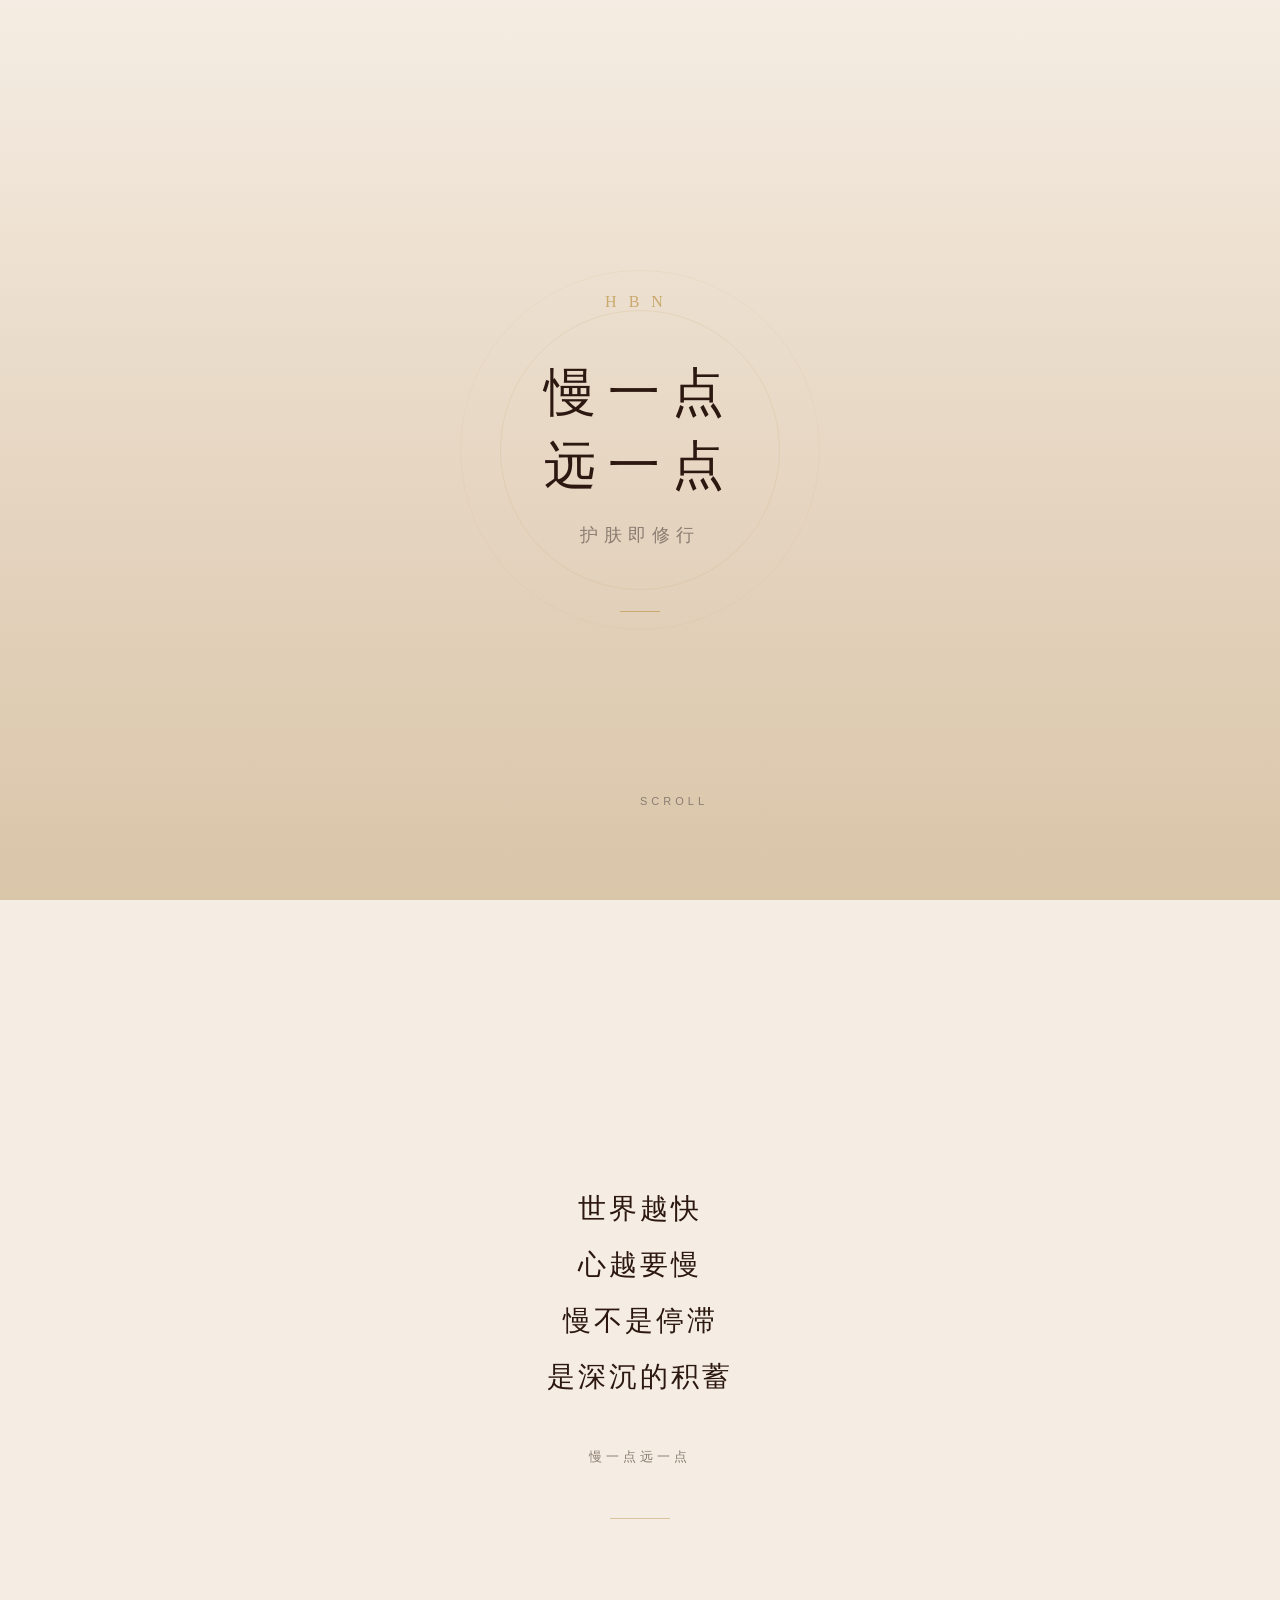
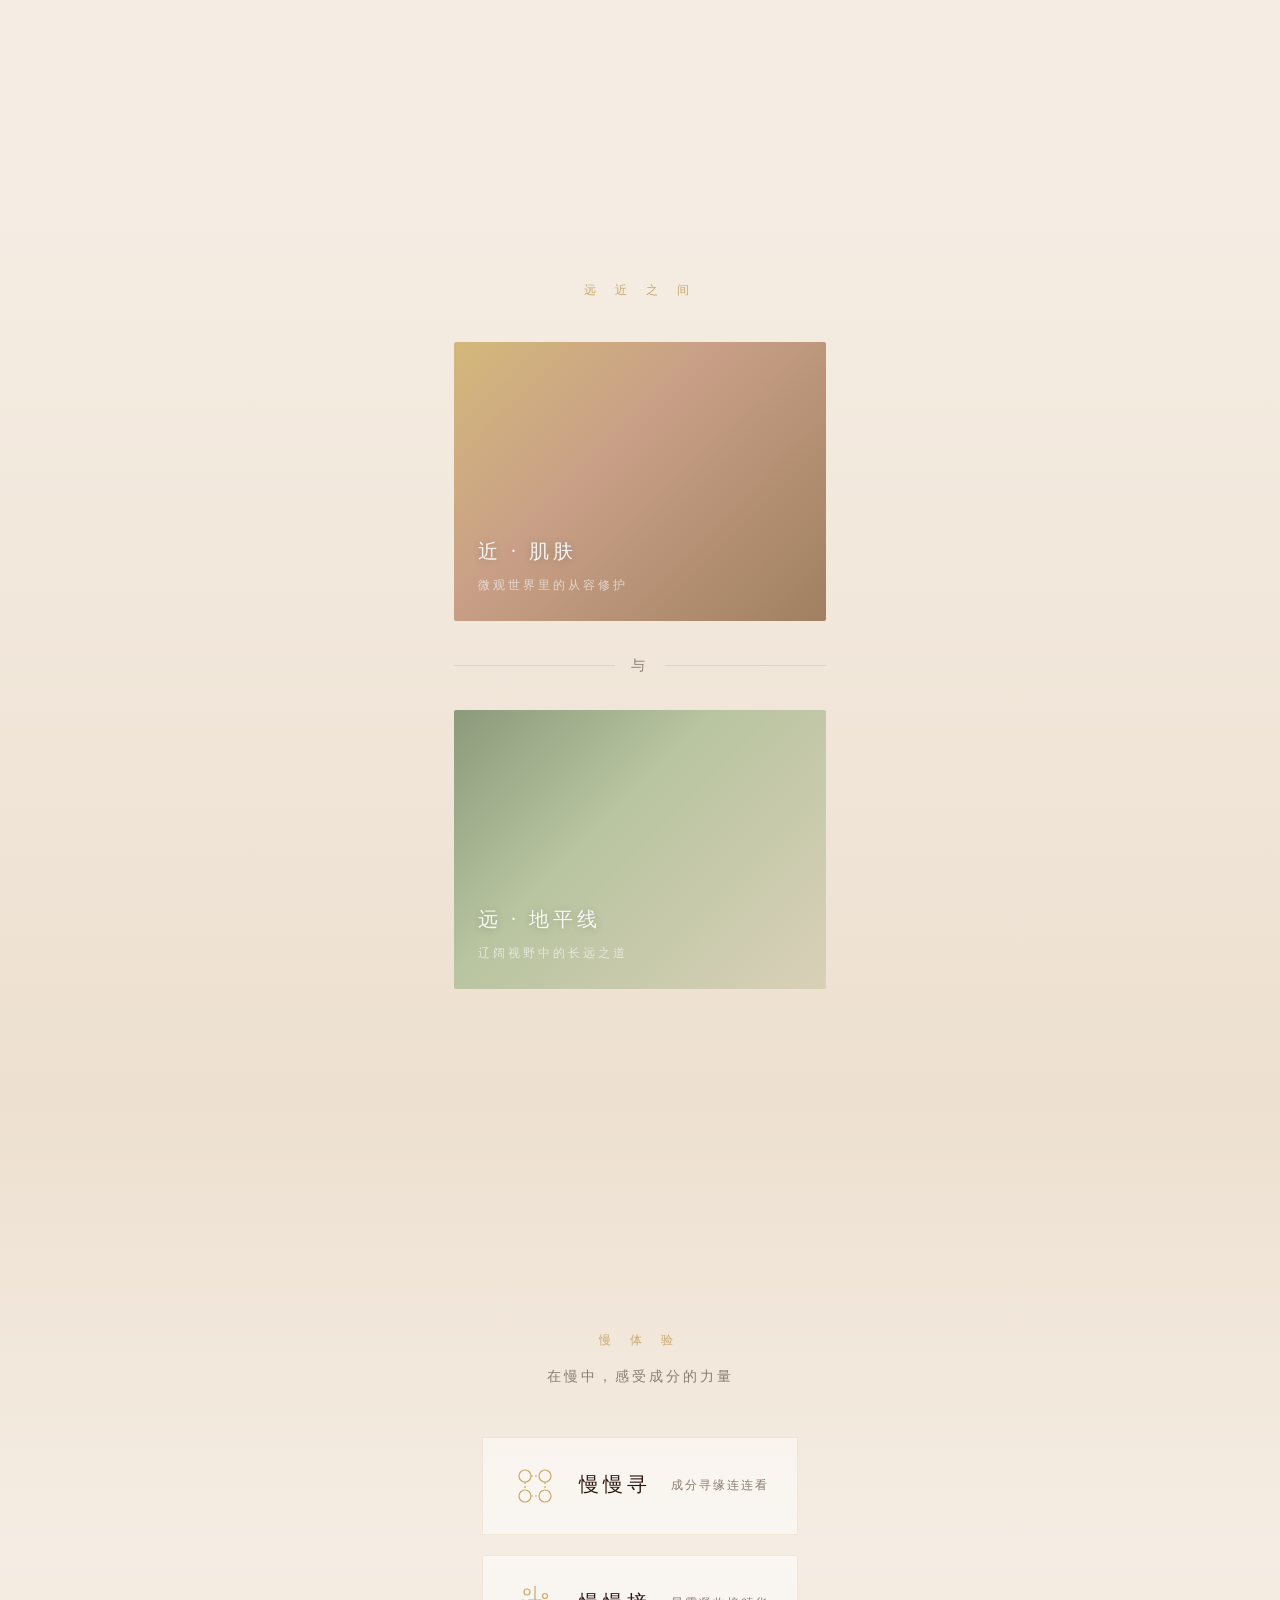
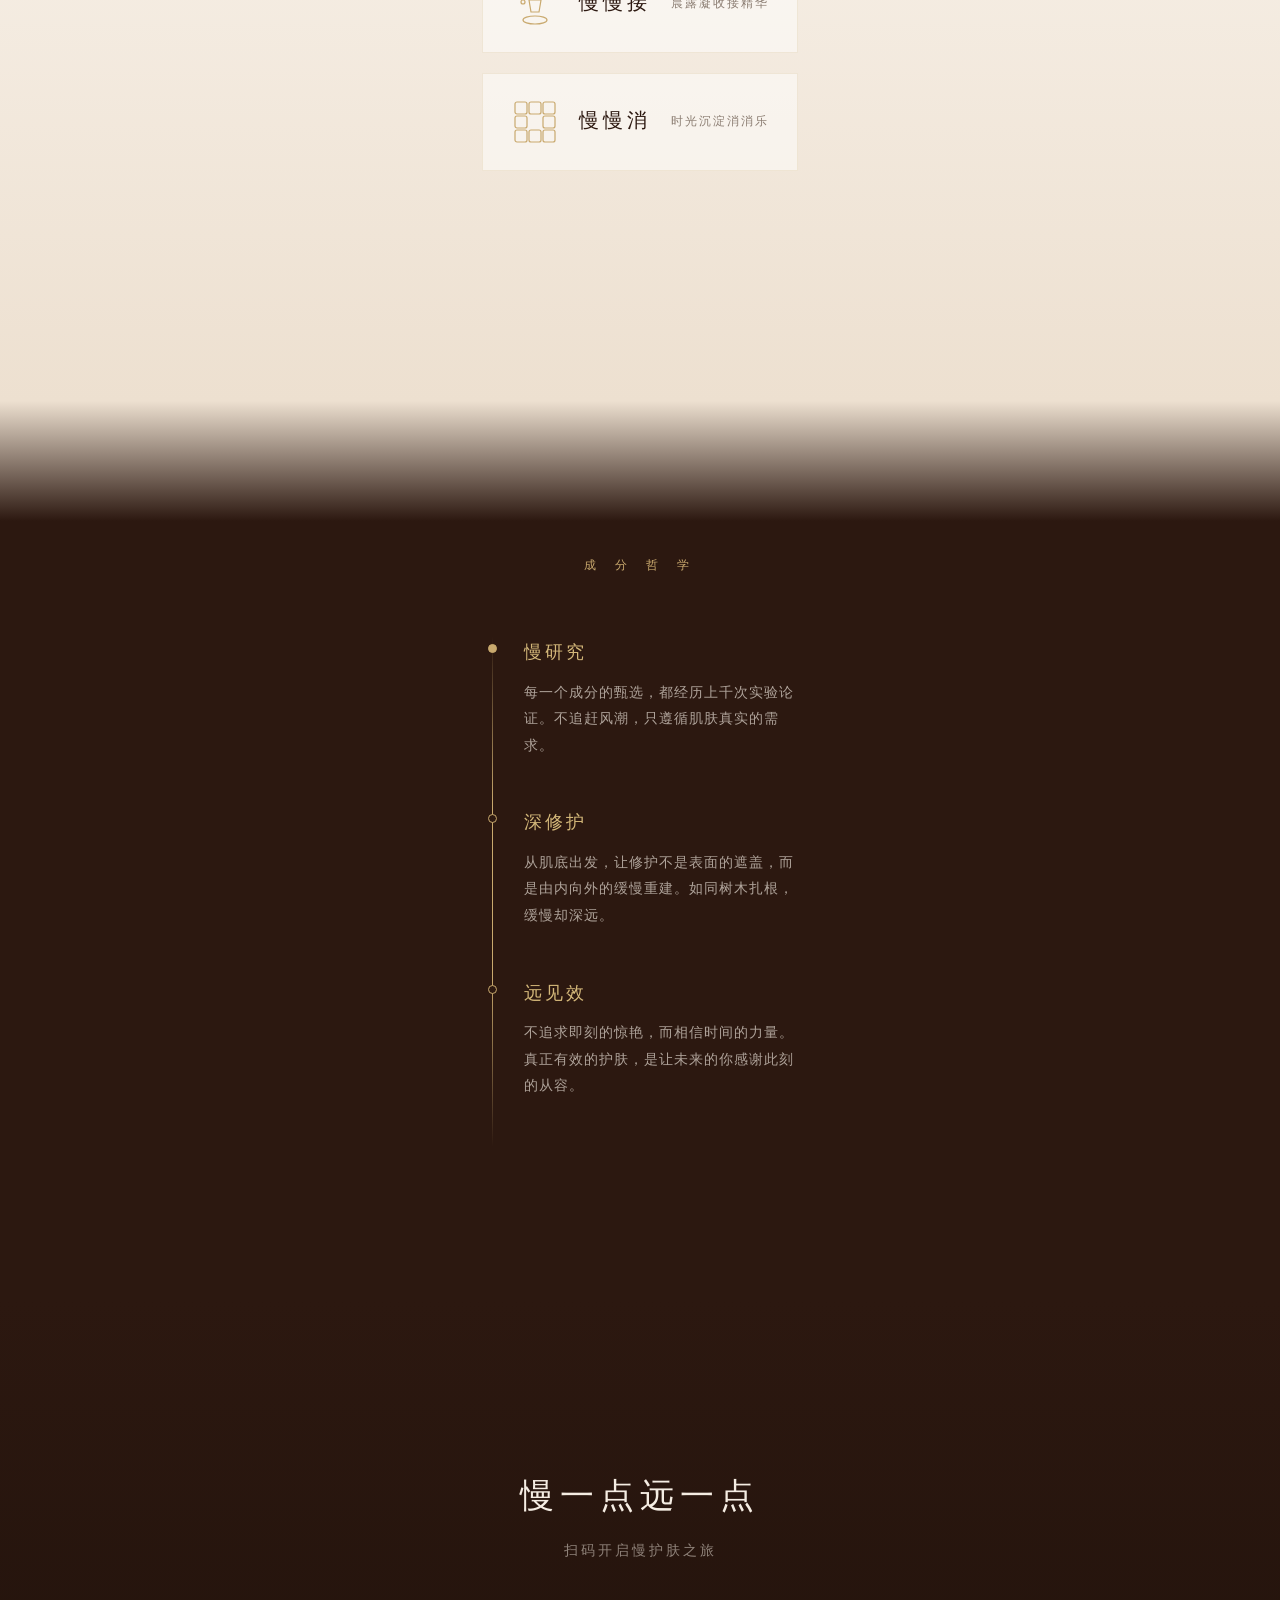
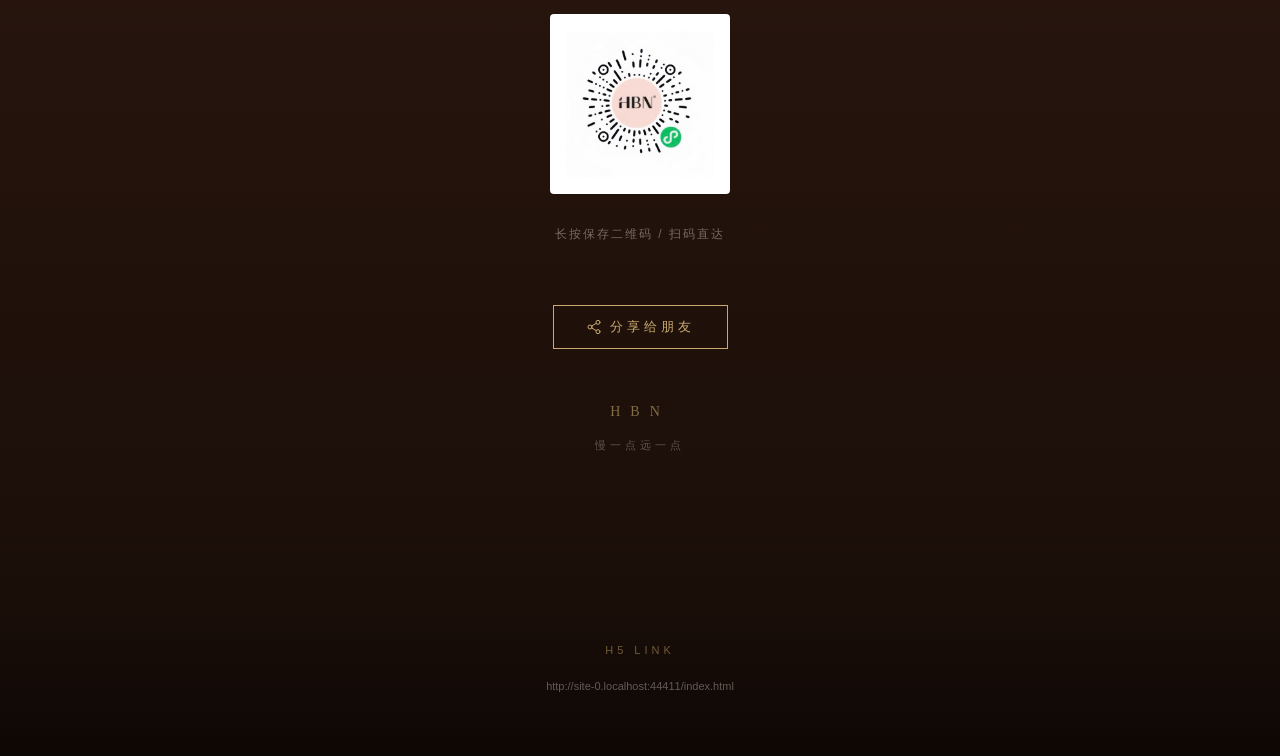
==== index.html @ 16e593d5 "Add files via upload" ====
<!doctype html>
<html lang="zh-CN">
<head>
  <meta charset="UTF-8" />
  <meta name="viewport" content="width=device-width, initial-scale=1.0, maximum-scale=1.0, user-scalable=no" />
  <meta name="format-detection" content="telephone=no" />
  <meta name="x5-orientation" content="portrait" />
  <meta name="screen-orientation" content="portrait" />
  <meta name="x5-fullscreen" content="true" />
  <meta name="full-screen" content="yes" />
  <!-- WeChat Share Meta -->
  <meta property="og:title" content="HBN 慢一点远一点" />
  <meta property="og:description" content="护肤即修行，慢下来才能走更远" />
  <meta property="og:type" content="website" />
  <title>HBN — 慢一点远一点</title>
  <link rel="stylesheet" href="/styles/main.css" />
</head>
<body>

  <!-- ========== Section 1: Hero ========== -->
  <section class="section hero" id="hero">
    <div class="particles" id="particles"></div>
    <div class="hero-circle"></div>
    <div class="hero-circle hero-circle-2"></div>
    <div class="hero-content">
      <div class="hero-brand">HBN</div>
      <h1 class="hero-title font-serif">慢一点<br/>远一点</h1>
      <p class="hero-subtitle font-serif">护肤即修行</p>
      <div class="hero-divider"></div>
    </div>
    <div class="hero-scroll-hint">
      <span>SCROLL</span>
      <div class="scroll-line"></div>
    </div>
  </section>

  <!-- ========== Section 2: Philosophy ========== -->
  <section class="section philosophy" id="philosophy">
    <div class="reveal">
      <p class="philosophy-quote font-serif">
        世界越快<br/>
        心越要慢<br/>
        慢不是停滞<br/>
        是深沉的积蓄
      </p>
    </div>
    <div class="reveal reveal-delay-2">
      <p class="philosophy-author">慢一点远一点</p>
      <div class="philosophy-line"></div>
    </div>
  </section>

  <!-- ========== Section 3: Near & Far ========== -->
  <section class="section contrast" id="contrast">
    <div class="reveal">
      <p class="contrast-label font-serif">远 近 之 间</p>
    </div>
    <div class="contrast-pair">
      <div class="reveal reveal-delay-1">
        <div class="contrast-card contrast-near">
          <div class="contrast-card-inner">
            <div>
              <div class="contrast-card-text font-serif">近 · 肌肤</div>
              <div class="contrast-card-sub">微观世界里的从容修护</div>
            </div>
          </div>
        </div>
      </div>
      <div class="reveal reveal-delay-2">
        <div class="contrast-divider">
          <div class="contrast-divider-line"></div>
          <span class="contrast-divider-text font-serif">与</span>
          <div class="contrast-divider-line"></div>
        </div>
      </div>
      <div class="reveal reveal-delay-3">
        <div class="contrast-card contrast-far">
          <div class="contrast-card-inner">
            <div>
              <div class="contrast-card-text font-serif">远 · 地平线</div>
              <div class="contrast-card-sub">辽阔视野中的长远之道</div>
            </div>
          </div>
        </div>
      </div>
    </div>
  </section>

  <!-- ========== Section 4: Interactive Experience ========== -->
  <section class="section interactive" id="interactive">
    <div class="reveal">
      <p class="interactive-label font-serif">慢 体 验</p>
      <p class="interactive-subtitle">在慢中，感受成分的力量</p>
    </div>
    <div class="game-cards">
      <a href="/games/liankan.html" class="game-card reveal reveal-delay-1">
        <div class="game-card-icon">
          <svg viewBox="0 0 48 48" fill="none" stroke="#C9A96E" stroke-width="1.2"><circle cx="14" cy="14" r="6"/><circle cx="34" cy="14" r="6"/><circle cx="14" cy="34" r="6"/><circle cx="34" cy="34" r="6"/><line x1="20" y1="14" x2="28" y2="14" stroke-dasharray="2 2"/><line x1="14" y1="20" x2="14" y2="28" stroke-dasharray="2 2"/><line x1="34" y1="20" x2="34" y2="28" stroke-dasharray="2 2"/><line x1="20" y1="34" x2="28" y2="34" stroke-dasharray="2 2"/></svg>
        </div>
        <div class="game-card-title font-serif">慢慢寻</div>
        <div class="game-card-desc">成分寻缘连连看</div>
      </a>
      <a href="/games/jie-dongxi.html" class="game-card reveal reveal-delay-2">
        <div class="game-card-icon">
          <svg viewBox="0 0 48 48" fill="none" stroke="#C9A96E" stroke-width="1.2"><path d="M24 6 L24 20"/><path d="M18 20 L30 20 L28 32 L20 32 Z"/><circle cx="16" cy="12" r="3" fill="none"/><circle cx="34" cy="16" r="2.5" fill="none"/><circle cx="12" cy="22" r="2" fill="none"/><ellipse cx="24" cy="40" rx="12" ry="4" fill="none"/></svg>
        </div>
        <div class="game-card-title font-serif">慢慢接</div>
        <div class="game-card-desc">晨露凝收接精华</div>
      </a>
      <a href="/games/xiaoxiaole.html" class="game-card reveal reveal-delay-3">
        <div class="game-card-icon">
          <svg viewBox="0 0 48 48" fill="none" stroke="#C9A96E" stroke-width="1.2"><rect x="4" y="4" width="12" height="12" rx="2"/><rect x="18" y="4" width="12" height="12" rx="2"/><rect x="32" y="4" width="12" height="12" rx="2"/><rect x="4" y="18" width="12" height="12" rx="2"/><rect x="32" y="18" width="12" height="12" rx="2"/><rect x="4" y="32" width="12" height="12" rx="2"/><rect x="18" y="32" width="12" height="12" rx="2"/><rect x="32" y="32" width="12" height="12" rx="2"/></svg>
        </div>
        <div class="game-card-title font-serif">慢慢消</div>
        <div class="game-card-desc">时光沉淀消消乐</div>
      </a>
    </div>
  </section>

  <!-- ========== Section 5: Brand Story ========== -->
  <section class="section story" id="story">
    <div class="reveal">
      <p class="story-title font-serif">成 分 哲 学</p>
    </div>
    <div class="timeline">
      <div class="timeline-item reveal">
        <div class="timeline-dot filled"></div>
        <div class="timeline-item-title font-serif">慢研究</div>
        <div class="timeline-item-desc">每一个成分的甄选，都经历上千次实验论证。不追赶风潮，只遵循肌肤真实的需求。</div>
      </div>
      <div class="timeline-item reveal reveal-delay-1">
        <div class="timeline-dot"></div>
        <div class="timeline-item-title font-serif">深修护</div>
        <div class="timeline-item-desc">从肌底出发，让修护不是表面的遮盖，而是由内向外的缓慢重建。如同树木扎根，缓慢却深远。</div>
      </div>
      <div class="timeline-item reveal reveal-delay-2">
        <div class="timeline-dot"></div>
        <div class="timeline-item-title font-serif">远见效</div>
        <div class="timeline-item-desc">不追求即刻的惊艳，而相信时间的力量。真正有效的护肤，是让未来的你感谢此刻的从容。</div>
      </div>
    </div>
  </section>

  <!-- ========== Section 5: CTA ========== -->
  <section class="section cta" id="cta">
    <div class="reveal">
      <h2 class="cta-title font-serif">慢一点远一点</h2>
      <p class="cta-subtitle">扫码开启慢护肤之旅</p>
    </div>
    <div class="reveal reveal-delay-1">
      <div class="qr-wrapper" id="qrCode">
        <img src="/public/qrcode.png" alt="HBN二维码" style="width:100%;height:100%;object-fit:contain;" />
      </div>
      <p class="cta-hint">长按保存二维码 / 扫码直达</p>
    </div>
    <div class="reveal reveal-delay-2">
      <button class="share-btn" id="shareBtn">
        <svg viewBox="0 0 24 24" fill="none" stroke-width="1.5" stroke-linecap="round" stroke-linejoin="round">
          <circle cx="18" cy="5" r="3"/><circle cx="6" cy="12" r="3"/><circle cx="18" cy="19" r="3"/>
          <line x1="8.59" y1="13.51" x2="15.42" y2="17.49"/><line x1="15.41" y1="6.51" x2="8.59" y2="10.49"/>
        </svg>
        分享给朋友
      </button>
    </div>
    <div class="reveal reveal-delay-3">
      <p class="cta-brand font-serif">HBN</p>
      <p class="cta-slogan">慢一点远一点</p>
    </div>
  </section>

  <!-- ========== Link Section ========== -->
  <section class="link-section" id="linkSection">
    <p class="link-label">H5 LINK</p>
    <p class="link-url" id="pageUrl"></p>
  </section>

  <!-- ========== Share Modal ========== -->
  <div class="share-modal" id="shareModal">
    <div class="share-modal-content">
      <p class="share-modal-title font-serif">分享</p>
      <p class="share-modal-text">复制链接，发送给朋友或分享至朋友圈</p>
      <div class="share-modal-link" id="shareLink"></div>
      <button class="share-modal-close" id="copyBtn">复制链接</button>
    </div>
  </div>

  <!-- ========== Toast ========== -->
  <div class="toast" id="toast"></div>

  <!-- QR Code Library (fallback) -->
  <!-- Static QR image used instead -->

  <script>
  (function() {
    'use strict';

    // --- Page URL ---
    var pageUrl = window.location.href;

    // Display URL
    var urlEl = document.getElementById('pageUrl');
    if (urlEl) urlEl.textContent = pageUrl;

    // --- QR Code uses static image /public/qrcode.png ---
    // Dynamic fallback if image fails to load
    var qrImg = document.querySelector('#qrCode img');
    if (qrImg) {
      qrImg.onerror = function() {
        // Fallback: load qrcode.js dynamically
        var script = document.createElement('script');
        script.src = 'https://cdn.jsdelivr.net/npm/qrcodejs@1.0.0/qrcode.min.js';
        script.onload = function() {
          var qrEl = document.getElementById('qrCode');
          qrEl.innerHTML = '';
          new QRCode(qrEl, {
            text: pageUrl,
            width: 148,
            height: 148,
            colorDark: '#2C1810',
            colorLight: '#FFFFFF',
            correctLevel: QRCode.CorrectLevel.H
          });
        };
        document.body.appendChild(script);
      };
    }

    // --- Floating Particles ---
    var particlesContainer = document.getElementById('particles');
    if (particlesContainer) {
      for (var i = 0; i < 15; i++) {
        var p = document.createElement('div');
        p.className = 'particle';
        var left = Math.random() * 100;
        var dur = 20 + Math.random() * 20;
        var delay = Math.random() * dur;
        var drift = (Math.random() - 0.5) * 60;
        var size = 2 + Math.random() * 4;
        p.style.cssText =
          'left:' + left + '%;' +
          'bottom:-10px;' +
          'width:' + size + 'px;' +
          'height:' + size + 'px;' +
          '--duration:' + dur + 's;' +
          '--delay:-' + delay + 's;' +
          '--drift:' + drift + 'px;';
        particlesContainer.appendChild(p);
      }
    }

    // --- Scroll Reveal (IntersectionObserver) ---
    var reveals = document.querySelectorAll('.reveal');
    if ('IntersectionObserver' in window) {
      var observer = new IntersectionObserver(function(entries) {
        entries.forEach(function(entry) {
          if (entry.isIntersecting) {
            entry.target.classList.add('visible');
            observer.unobserve(entry.target);
          }
        });
      }, { threshold: 0.15, rootMargin: '0px 0px -40px 0px' });

      reveals.forEach(function(el) {
        observer.observe(el);
      });
    } else {
      // Fallback: show all
      reveals.forEach(function(el) {
        el.classList.add('visible');
      });
    }

    // --- Share Button ---
    var shareBtn = document.getElementById('shareBtn');
    var shareModal = document.getElementById('shareModal');
    var shareLink = document.getElementById('shareLink');
    var copyBtn = document.getElementById('copyBtn');

    if (shareBtn && shareModal && shareLink) {
      shareBtn.addEventListener('click', function() {
        // Try WeChat native share first
        if (typeof WeixinJSBridge !== 'undefined') {
          WeixinJSBridge.invoke('shareTimeline', {
            title: 'HBN 慢一点远一点',
            link: pageUrl,
            desc: '护肤即修行，慢下来才能走更远'
          });
        } else {
          // Show modal with link
          shareLink.textContent = pageUrl;
          shareModal.classList.add('active');
        }
      });
    }

    if (copyBtn && shareModal) {
      copyBtn.addEventListener('click', function() {
        var url = pageUrl;
        if (navigator.clipboard && navigator.clipboard.writeText) {
          navigator.clipboard.writeText(url).then(function() {
            showToast('链接已复制');
            shareModal.classList.remove('active');
          });
        } else {
          // Fallback
          var input = document.createElement('input');
          input.value = url;
          document.body.appendChild(input);
          input.select();
          try {
            document.execCommand('copy');
            showToast('链接已复制');
            shareModal.classList.remove('active');
          } catch(e) {
            showToast('请手动复制链接');
          }
          document.body.removeChild(input);
        }
      });
    }

    // Close modal on background click
    if (shareModal) {
      shareModal.addEventListener('click', function(e) {
        if (e.target === shareModal) {
          shareModal.classList.remove('active');
        }
      });
    }

    // --- Toast ---
    function showToast(msg) {
      var toast = document.getElementById('toast');
      if (!toast) return;
      toast.textContent = msg;
      toast.classList.add('show');
      setTimeout(function() {
        toast.classList.remove('show');
      }, 2000);
    }

    // --- WeChat JS-SDK Share (if available) ---
    // This sets up the share config when wx is available
    function setupWxShare() {
      if (typeof wx !== 'undefined') {
        wx.ready(function() {
          wx.updateTimelineShareData({
            title: 'HBN 慢一点远一点',
            link: pageUrl,
            desc: '护肤即修行，慢下来才能走更远'
          });
          wx.updateAppMessageShareData({
            title: 'HBN 慢一点远一点',
            link: pageUrl,
            desc: '护肤即修行，慢下来才能走更远'
          });
        });
      }
    }
    setupWxShare();

  })();
  </script>

</body>
</html>
---- styles/main.css ----
/* ========================================
   HBN 慢一点远一点 — H5 Landing Page
   Design: Warm, slow, meditative luxury
   ======================================== */

/* --- Reset & Base --- */
*, *::before, *::after {
  margin: 0;
  padding: 0;
  box-sizing: border-box;
}

:root {
  --bg-cream: #F5EDE3;
  --bg-deep: #2C1810;
  --gold: #C9A96E;
  --gold-light: #D4B87A;
  --warm-brown: #8B6F5E;
  --text-primary: #2C1810;
  --text-secondary: #8B7D72;
  --sage-green: #8B9A7B;
  --rose-muted: #C9A087;
  --ease-soft: cubic-bezier(0.25, 0.1, 0.25, 1.0);
}

html {
  scroll-behavior: smooth;
  -webkit-text-size-adjust: 100%;
  overflow-x: hidden;
}

body {
  font-family: -apple-system, BlinkMacSystemFont, 'PingFang SC', 'Helvetica Neue', 'Microsoft YaHei', sans-serif;
  background: var(--bg-cream);
  color: var(--text-primary);
  -webkit-font-smoothing: antialiased;
  -moz-osx-font-smoothing: grayscale;
  overflow-x: hidden;
  line-height: 1.8;
}

/* --- Serif Font Import --- */
@import url('https://fonts.googleapis.cn/css2?family=Noto+Serif+SC:wght@300;400;500;600;700&display=swap');

.font-serif {
  font-family: 'Noto Serif SC', 'Songti SC', 'SimSun', serif;
}

/* --- Section Base --- */
.section {
  position: relative;
  width: 100%;
  min-height: 100vh;
  display: flex;
  flex-direction: column;
  align-items: center;
  justify-content: center;
  padding: 60px 24px;
  overflow: hidden;
}

/* --- Scroll Reveal --- */
.reveal {
  opacity: 0;
  transform: translateY(30px);
  transition: opacity 1.2s var(--ease-soft), transform 1.2s var(--ease-soft);
}

.reveal.visible {
  opacity: 1;
  transform: translateY(0);
}

.reveal-delay-1 { transition-delay: 0.2s; }
.reveal-delay-2 { transition-delay: 0.4s; }
.reveal-delay-3 { transition-delay: 0.6s; }
.reveal-delay-4 { transition-delay: 0.8s; }

/* ========================================
   Section 1: Hero
   ======================================== */
.hero {
  background: linear-gradient(
    180deg,
    #F5EDE3 0%,
    #EDE0D0 30%,
    #E4D3BE 60%,
    #D9C5A8 100%
  );
  min-height: 100vh;
  min-height: 100dvh;
  position: relative;
  display: flex;
  flex-direction: column;
  align-items: center;
  justify-content: center;
  text-align: center;
  padding: 0 24px;
}

/* Floating particles */
.particles {
  position: absolute;
  top: 0;
  left: 0;
  width: 100%;
  height: 100%;
  pointer-events: none;
  overflow: hidden;
  z-index: 1;
}

.particle {
  position: absolute;
  width: 4px;
  height: 4px;
  background: radial-gradient(circle, var(--gold) 0%, transparent 70%);
  border-radius: 50%;
  opacity: 0;
  animation: float-particle var(--duration) var(--delay) infinite;
}

@keyframes float-particle {
  0% {
    opacity: 0;
    transform: translateY(0) translateX(0);
  }
  20% {
    opacity: 0.6;
  }
  80% {
    opacity: 0.3;
  }
  100% {
    opacity: 0;
    transform: translateY(-100vh) translateX(var(--drift));
  }
}

/* Thin circle decoration */
.hero-circle {
  position: absolute;
  width: 280px;
  height: 280px;
  border: 0.5px solid rgba(201, 169, 110, 0.2);
  border-radius: 50%;
  animation: breathe 8s var(--ease-soft) infinite;
}

.hero-circle-2 {
  width: 360px;
  height: 360px;
  border-color: rgba(201, 169, 110, 0.1);
  animation-delay: -3s;
  animation-duration: 10s;
}

@keyframes breathe {
  0%, 100% { transform: scale(1); opacity: 0.5; }
  50% { transform: scale(1.05); opacity: 1; }
}

.hero-content {
  position: relative;
  z-index: 2;
}

.hero-brand {
  font-family: 'Noto Serif SC', serif;
  font-size: 16px;
  font-weight: 300;
  letter-spacing: 12px;
  color: var(--gold);
  text-transform: uppercase;
  margin-bottom: 40px;
  opacity: 0;
  animation: fade-in 2s 0.5s var(--ease-soft) forwards;
}

.hero-title {
  font-family: 'Noto Serif SC', serif;
  font-size: 42px;
  font-weight: 300;
  letter-spacing: 8px;
  color: var(--text-primary);
  line-height: 1.4;
  margin-bottom: 16px;
  opacity: 0;
  animation: fade-in 2s 1s var(--ease-soft) forwards;
}

.hero-subtitle {
  font-family: 'Noto Serif SC', serif;
  font-size: 18px;
  font-weight: 300;
  letter-spacing: 6px;
  color: var(--text-secondary);
  margin-bottom: 60px;
  opacity: 0;
  animation: fade-in 2s 1.5s var(--ease-soft) forwards;
}

.hero-divider {
  width: 40px;
  height: 0.5px;
  background: var(--gold);
  margin: 0 auto;
  opacity: 0;
  animation: fade-in 2s 2s var(--ease-soft) forwards;
}

.hero-scroll-hint {
  position: absolute;
  bottom: 40px;
  left: 50%;
  transform: translateX(-50%);
  display: flex;
  flex-direction: column;
  align-items: center;
  gap: 8px;
  opacity: 0;
  animation: fade-in 2s 2.5s var(--ease-soft) forwards;
  z-index: 2;
}

.hero-scroll-hint span {
  font-size: 11px;
  letter-spacing: 4px;
  color: var(--text-secondary);
}

.scroll-line {
  width: 0.5px;
  height: 40px;
  background: linear-gradient(to bottom, var(--gold), transparent);
  animation: scroll-pulse 2s var(--ease-soft) infinite;
}

@keyframes scroll-pulse {
  0%, 100% { opacity: 0.3; transform: scaleY(1); }
  50% { opacity: 1; transform: scaleY(1.2); }
}

@keyframes fade-in {
  from { opacity: 0; transform: translateY(10px); }
  to { opacity: 1; transform: translateY(0); }
}

/* ========================================
   Section 2: Philosophy
   ======================================== */
.philosophy {
  background: var(--bg-cream);
  text-align: center;
  padding: 100px 32px;
}

.philosophy-quote {
  font-family: 'Noto Serif SC', serif;
  font-size: 24px;
  font-weight: 300;
  line-height: 2;
  color: var(--text-primary);
  letter-spacing: 3px;
  max-width: 300px;
  margin: 0 auto;
}

.philosophy-author {
  font-size: 13px;
  color: var(--text-secondary);
  letter-spacing: 4px;
  margin-top: 40px;
}

.philosophy-line {
  width: 60px;
  height: 0.5px;
  background: var(--gold);
  margin: 50px auto 0;
  opacity: 0.6;
}

/* ========================================
   Section 3: Near & Far Contrast
   ======================================== */
.contrast {
  background: linear-gradient(180deg, var(--bg-cream) 0%, #EDE0D0 100%);
  padding: 80px 0;
}

.contrast-label {
  font-family: 'Noto Serif SC', serif;
  font-size: 12px;
  letter-spacing: 8px;
  color: var(--gold);
  text-align: center;
  margin-bottom: 40px;
}

.contrast-pair {
  width: 100%;
  max-width: 420px;
  margin: 0 auto;
}

.contrast-card {
  position: relative;
  width: calc(100% - 48px);
  margin: 0 auto 32px;
  border-radius: 2px;
  overflow: hidden;
  aspect-ratio: 4/3;
}

.contrast-card-inner {
  width: 100%;
  height: 100%;
  display: flex;
  align-items: flex-end;
  justify-content: flex-start;
  padding: 24px;
}

.contrast-near {
  background:
    linear-gradient(135deg, #D4B87A 0%, #C9A087 40%, #A08060 100%);
}

.contrast-far {
  background:
    linear-gradient(135deg, #8B9A7B 0%, #B8C4A0 40%, #D9D0B8 100%);
}

.contrast-card-text {
  font-family: 'Noto Serif SC', serif;
  font-size: 20px;
  font-weight: 300;
  letter-spacing: 4px;
  color: rgba(255,255,255,0.9);
  text-shadow: 0 1px 8px rgba(0,0,0,0.2);
}

.contrast-card-sub {
  font-size: 12px;
  letter-spacing: 3px;
  color: rgba(255,255,255,0.6);
  margin-top: 6px;
}

.contrast-divider {
  display: flex;
  align-items: center;
  justify-content: center;
  gap: 16px;
  margin: 0 auto 32px;
  width: calc(100% - 48px);
}

.contrast-divider-line {
  flex: 1;
  height: 0.5px;
  background: var(--gold);
  opacity: 0.3;
}

.contrast-divider-text {
  font-family: 'Noto Serif SC', serif;
  font-size: 14px;
  letter-spacing: 4px;
  color: var(--text-secondary);
}

/* ========================================
   Section 4: Interactive Experience
   ======================================== */
.interactive {
  background: linear-gradient(180deg, #EDE0D0 0%, var(--bg-cream) 50%, #EDE0D0 100%);
  padding: 80px 24px;
  text-align: center;
}

.interactive-label {
  font-size: 12px;
  letter-spacing: 8px;
  color: var(--gold);
  margin-bottom: 12px;
}

.interactive-subtitle {
  font-size: 14px;
  letter-spacing: 3px;
  color: var(--text-secondary);
  margin-bottom: 48px;
}

.game-cards {
  display: flex;
  flex-direction: column;
  gap: 20px;
  max-width: 340px;
  margin: 0 auto;
}

.game-card {
  display: flex;
  align-items: center;
  gap: 20px;
  padding: 24px 28px;
  background: rgba(255,255,255,0.5);
  border: 0.5px solid rgba(201, 169, 110, 0.2);
  text-decoration: none;
  color: inherit;
  transition: all 0.6s var(--ease-soft);
  -webkit-tap-highlight-color: transparent;
}

.game-card:active {
  background: rgba(201, 169, 110, 0.08);
  transform: scale(0.98);
}

.game-card-icon {
  width: 48px;
  height: 48px;
  flex-shrink: 0;
}

.game-card-icon svg {
  width: 100%;
  height: 100%;
}

.game-card-title {
  font-size: 20px;
  font-weight: 400;
  letter-spacing: 4px;
  color: var(--text-primary);
  margin-bottom: 4px;
}

.game-card-desc {
  font-size: 12px;
  letter-spacing: 2px;
  color: var(--text-secondary);
}

/* ========================================
   Section 5: Brand Story / Timeline
   ======================================== */
.story {
  background: var(--bg-deep);
  color: #F5EDE3;
  padding: 100px 32px;
  position: relative;
}

.story::before {
  content: '';
  position: absolute;
  top: 0;
  left: 0;
  right: 0;
  height: 120px;
  background: linear-gradient(to bottom, #EDE0D0, var(--bg-deep));
  pointer-events: none;
}

.story-title {
  font-family: 'Noto Serif SC', serif;
  font-size: 12px;
  letter-spacing: 8px;
  color: var(--gold);
  text-align: center;
  margin-bottom: 60px;
  position: relative;
}

.timeline {
  position: relative;
  max-width: 320px;
  margin: 0 auto;
}

.timeline::before {
  content: '';
  position: absolute;
  left: 12px;
  top: 0;
  bottom: 0;
  width: 0.5px;
  background: linear-gradient(to bottom, transparent, var(--gold), var(--gold), transparent);
}

.timeline-item {
  position: relative;
  padding-left: 44px;
  margin-bottom: 48px;
}

.timeline-dot {
  position: absolute;
  left: 8px;
  top: 8px;
  width: 9px;
  height: 9px;
  border-radius: 50%;
  border: 1px solid var(--gold);
  background: var(--bg-deep);
}

.timeline-dot.filled {
  background: var(--gold);
}

.timeline-item-title {
  font-family: 'Noto Serif SC', serif;
  font-size: 18px;
  font-weight: 400;
  letter-spacing: 3px;
  color: var(--gold-light);
  margin-bottom: 10px;
}

.timeline-item-desc {
  font-size: 14px;
  line-height: 1.9;
  color: rgba(245, 237, 227, 0.65);
  letter-spacing: 1px;
}

/* ========================================
   Section 5: CTA
   ======================================== */
.cta {
  background: linear-gradient(180deg, var(--bg-deep) 0%, #1A0E08 100%);
  color: #F5EDE3;
  text-align: center;
  padding: 100px 32px 80px;
}

.cta-title {
  font-family: 'Noto Serif SC', serif;
  font-size: 28px;
  font-weight: 300;
  letter-spacing: 6px;
  margin-bottom: 12px;
}

.cta-subtitle {
  font-size: 14px;
  letter-spacing: 3px;
  color: rgba(245, 237, 227, 0.5);
  margin-bottom: 50px;
}

.qr-wrapper {
  width: 180px;
  height: 180px;
  margin: 0 auto 30px;
  background: #FFFFFF;
  border-radius: 4px;
  padding: 16px;
  display: flex;
  align-items: center;
  justify-content: center;
}

.qr-wrapper canvas,
.qr-wrapper img {
  width: 100% !important;
  height: 100% !important;
}

.cta-hint {
  font-size: 12px;
  letter-spacing: 2px;
  color: rgba(245, 237, 227, 0.4);
  margin-bottom: 60px;
}

.cta-brand {
  font-family: 'Noto Serif SC', serif;
  font-size: 14px;
  letter-spacing: 10px;
  color: var(--gold);
  opacity: 0.6;
}

.cta-slogan {
  font-size: 11px;
  letter-spacing: 4px;
  color: rgba(245, 237, 227, 0.3);
  margin-top: 12px;
}

/* --- Share Button (WeChat) --- */
.share-btn {
  display: inline-flex;
  align-items: center;
  gap: 8px;
  padding: 12px 32px;
  border: 0.5px solid var(--gold);
  background: transparent;
  color: var(--gold);
  font-family: 'Noto Serif SC', serif;
  font-size: 13px;
  letter-spacing: 4px;
  cursor: pointer;
  transition: all 0.6s var(--ease-soft);
  margin-bottom: 50px;
  -webkit-tap-highlight-color: transparent;
}

.share-btn:active {
  background: rgba(201, 169, 110, 0.1);
}

.share-btn svg {
  width: 16px;
  height: 16px;
  stroke: var(--gold);
}

/* --- WeChat Share Modal --- */
.share-modal {
  position: fixed;
  top: 0;
  left: 0;
  right: 0;
  bottom: 0;
  background: rgba(0,0,0,0.7);
  z-index: 1000;
  display: none;
  align-items: center;
  justify-content: center;
  padding: 24px;
}

.share-modal.active {
  display: flex;
}

.share-modal-content {
  background: var(--bg-cream);
  border-radius: 4px;
  padding: 40px 32px;
  text-align: center;
  max-width: 300px;
  width: 100%;
}

.share-modal-title {
  font-family: 'Noto Serif SC', serif;
  font-size: 18px;
  letter-spacing: 3px;
  color: var(--text-primary);
  margin-bottom: 16px;
}

.share-modal-text {
  font-size: 13px;
  line-height: 1.8;
  color: var(--text-secondary);
  margin-bottom: 24px;
}

.share-modal-link {
  font-size: 12px;
  color: var(--gold);
  word-break: break-all;
  padding: 12px;
  background: rgba(201, 169, 110, 0.08);
  border-radius: 2px;
  margin-bottom: 24px;
  user-select: all;
  -webkit-user-select: all;
}

.share-modal-close {
  padding: 10px 32px;
  border: 0.5px solid var(--text-secondary);
  background: transparent;
  color: var(--text-secondary);
  font-size: 13px;
  letter-spacing: 2px;
  cursor: pointer;
  -webkit-tap-highlight-color: transparent;
}

/* --- Toast --- */
.toast {
  position: fixed;
  top: 50%;
  left: 50%;
  transform: translate(-50%, -50%);
  background: rgba(44, 24, 16, 0.85);
  color: #F5EDE3;
  padding: 14px 28px;
  border-radius: 2px;
  font-size: 13px;
  letter-spacing: 2px;
  z-index: 2000;
  opacity: 0;
  transition: opacity 0.4s var(--ease-soft);
  pointer-events: none;
}

.toast.show {
  opacity: 1;
}

/* --- Link Display Section --- */
.link-section {
  background: linear-gradient(180deg, #1A0E08, #0D0705);
  text-align: center;
  padding: 40px 32px 60px;
}

.link-label {
  font-size: 11px;
  letter-spacing: 4px;
  color: rgba(201, 169, 110, 0.5);
  margin-bottom: 16px;
}

.link-url {
  font-size: 11px;
  color: rgba(245, 237, 227, 0.35);
  word-break: break-all;
  line-height: 1.8;
  padding: 0 16px;
}

/* --- Utility --- */
.mt-20 { margin-top: 20px; }
.mt-40 { margin-top: 40px; }
.mb-20 { margin-bottom: 20px; }
.text-center { text-align: center; }

/* --- Responsive fine-tuning --- */
@media (min-width: 420px) {
  .hero-title {
    font-size: 52px;
    letter-spacing: 12px;
  }
  .philosophy-quote {
    font-size: 28px;
  }
  .cta-title {
    font-size: 34px;
  }
}

/* 隐藏扣子编程底部水印 */
div[class*="watermark"],
div[class*="Watermark"],
div[data-testid*="watermark"] {
  display: none !important;
  visibility: hidden !important;
  opacity: 0 !important;
  height: 0 !important;
  overflow: hidden !important;
}
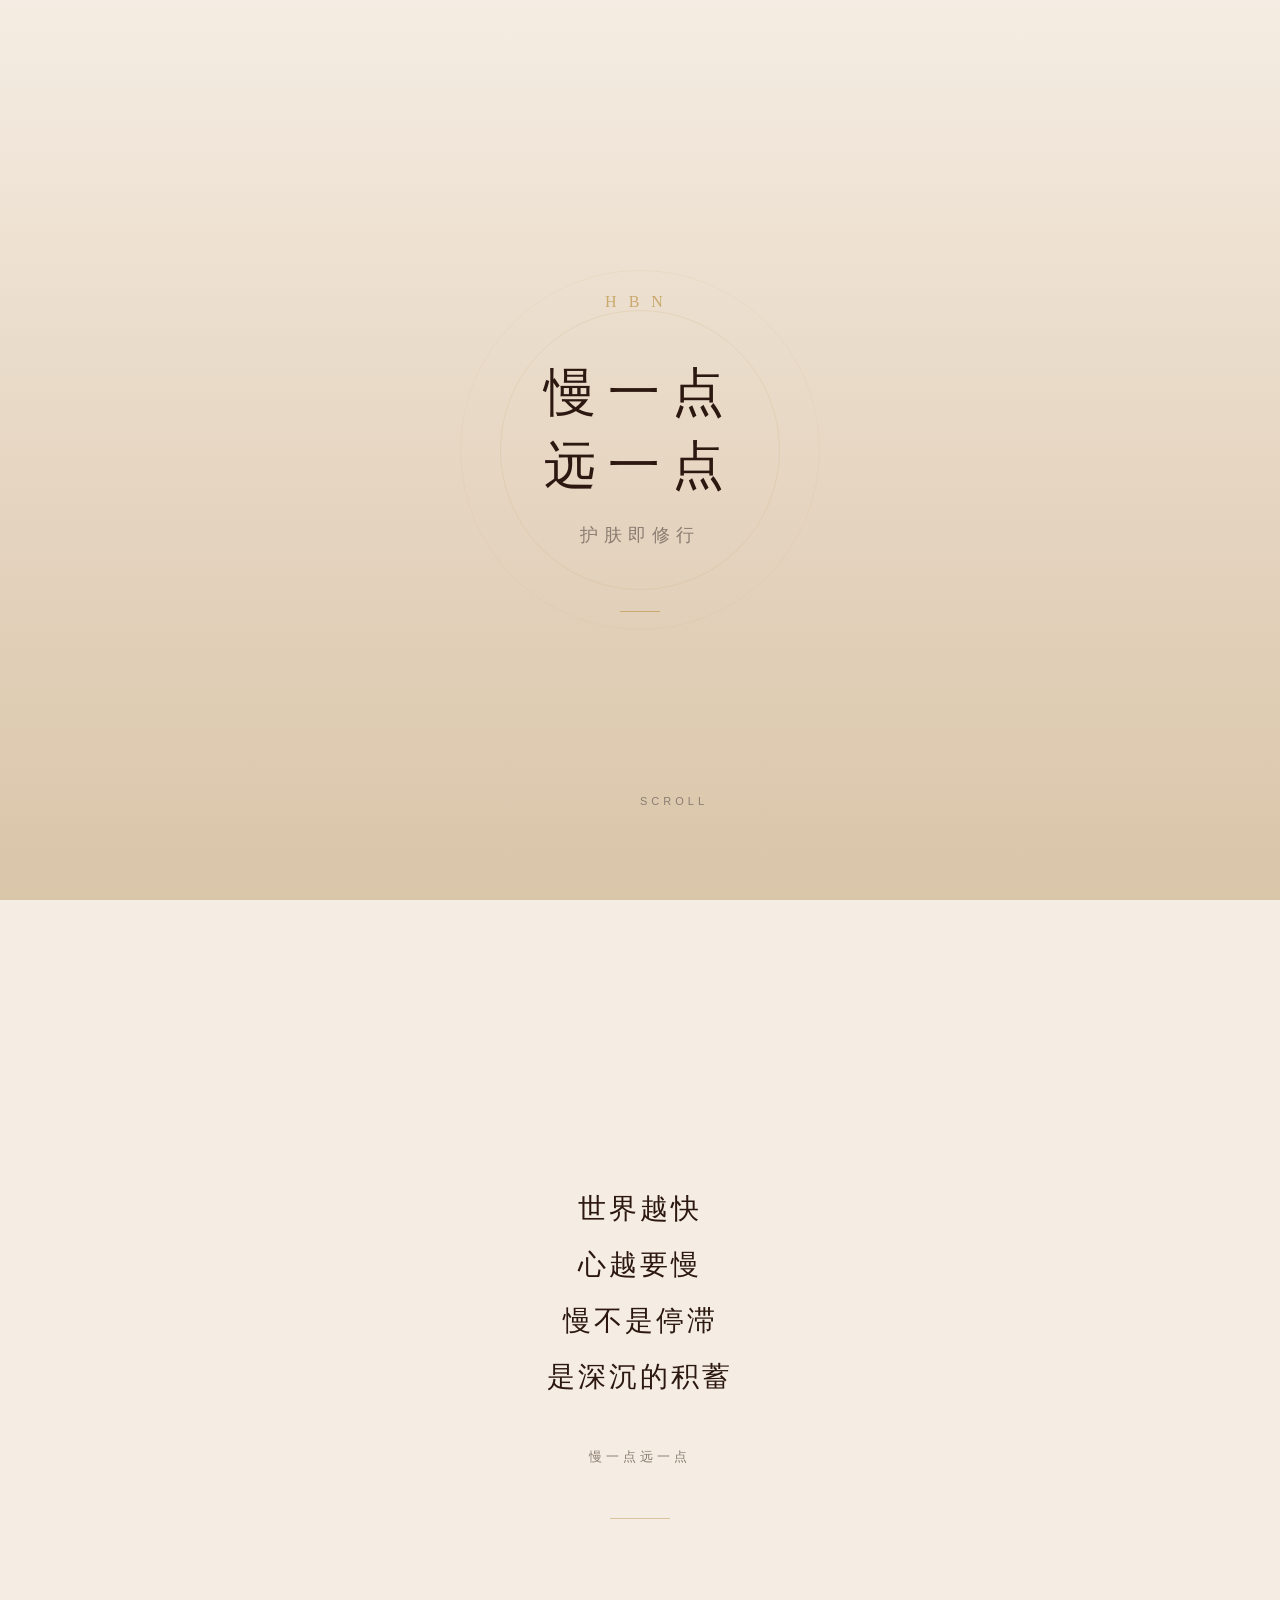
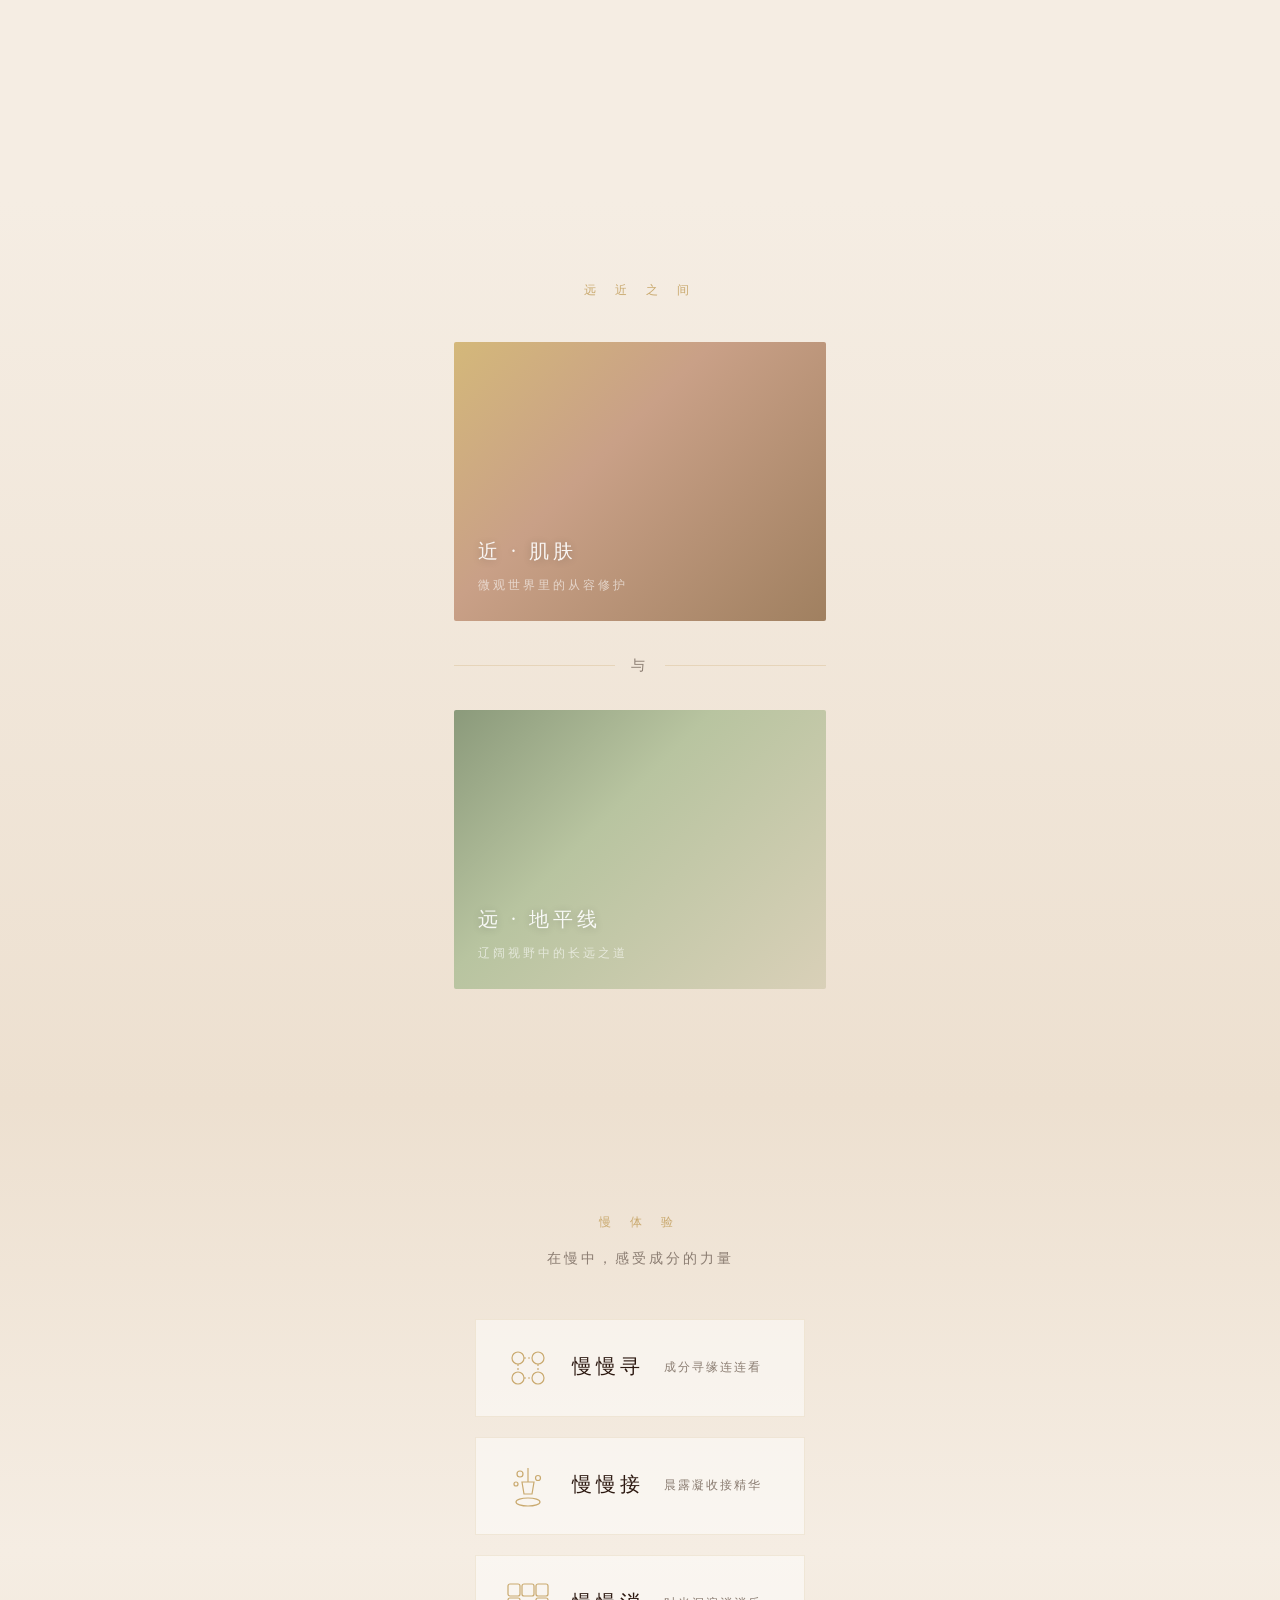
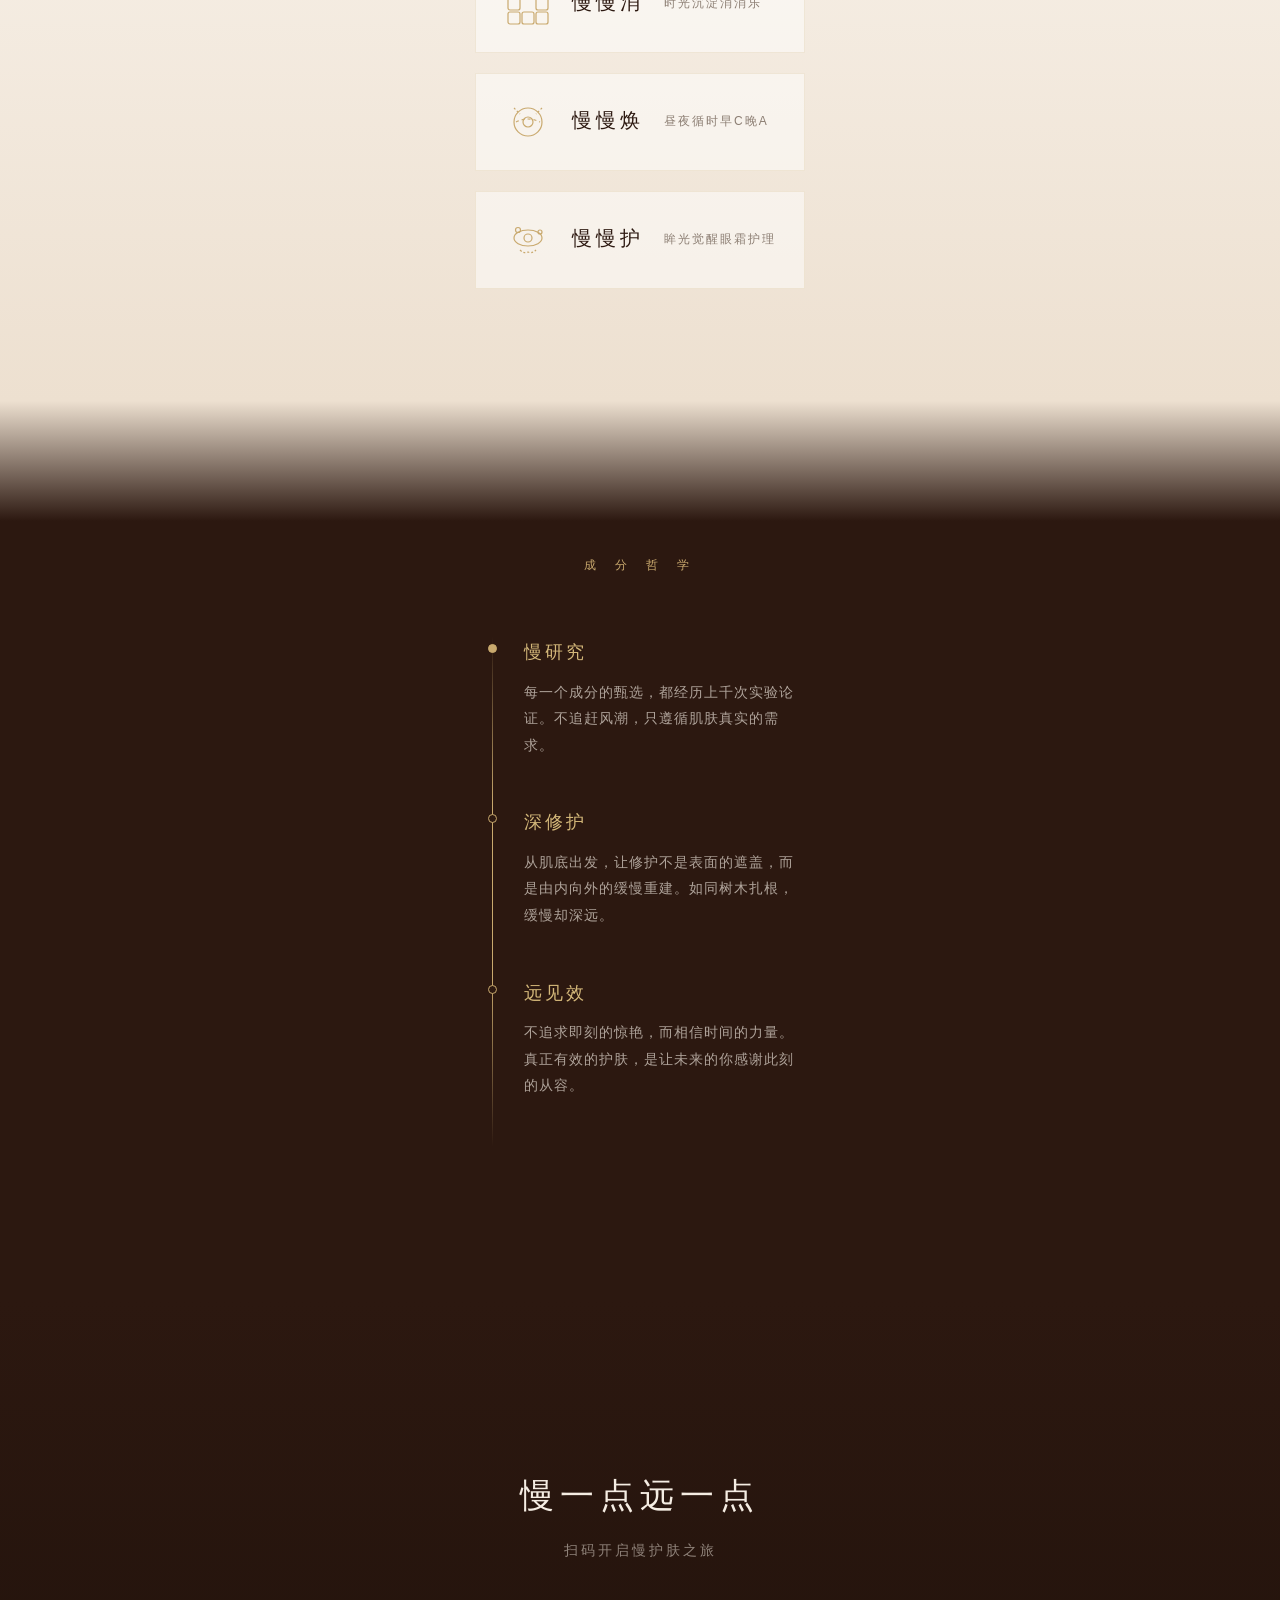
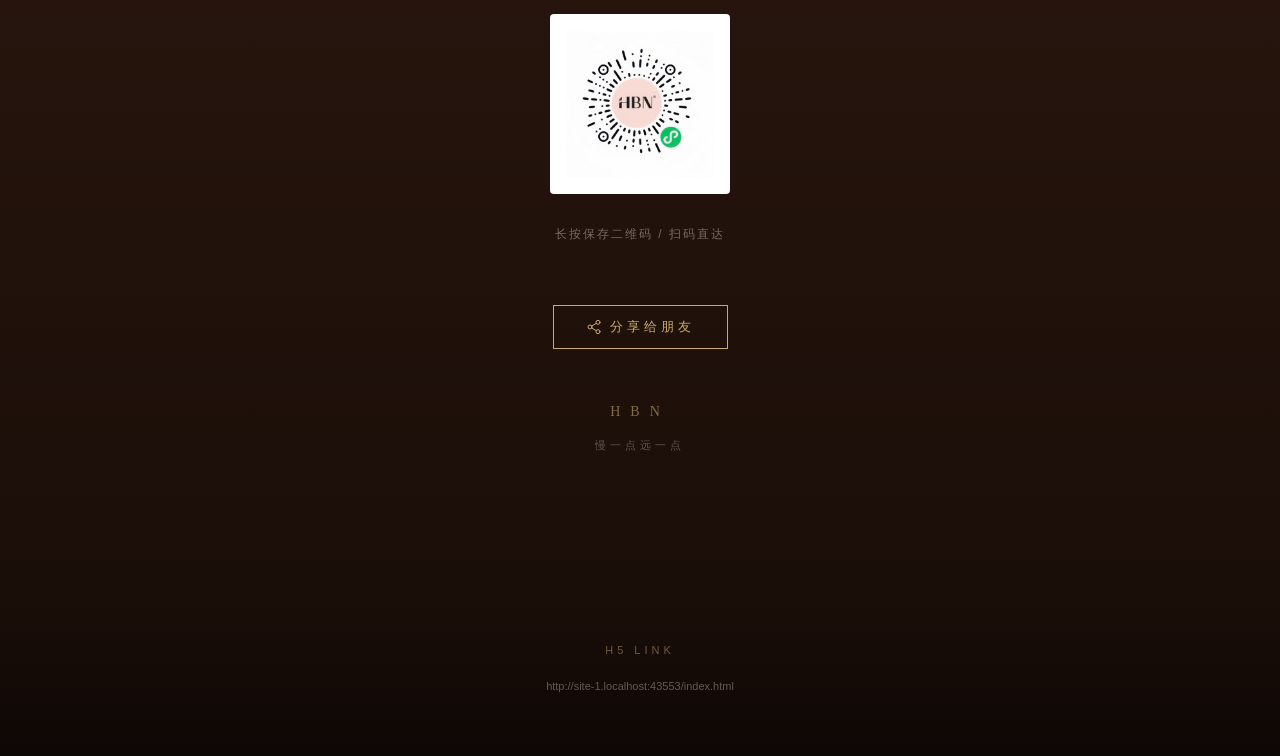
==== commit 2bd4dc2d: "Add files via upload" ====
--- a/index.html
+++ b/index.html
@@ -113,6 +113,20 @@
         </div>
         <div class="game-card-title font-serif">慢慢消</div>
         <div class="game-card-desc">时光沉淀消消乐</div>
+      </a>
+      <a href="/games/zhoubai.html" class="game-card reveal reveal-delay-1">
+        <div class="game-card-icon">
+          <svg viewBox="0 0 48 48" fill="none" stroke="#C9A96E" stroke-width="1.2"><circle cx="24" cy="24" r="14"/><path d="M12 24 Q24 18 36 24" stroke-dasharray="3 3"/><circle cx="24" cy="24" r="5"/><line x1="10" y1="10" x2="16" y2="16" stroke-dasharray="2 2"/><line x1="38" y1="10" x2="32" y2="16" stroke-dasharray="2 2"/></svg>
+        </div>
+        <div class="game-card-title font-serif">慢慢焕</div>
+        <div class="game-card-desc">昼夜循时早C晚A</div>
+      </a>
+      <a href="/games/yanhou.html" class="game-card reveal reveal-delay-2">
+        <div class="game-card-icon">
+          <svg viewBox="0 0 48 48" fill="none" stroke="#C9A96E" stroke-width="1.2"><ellipse cx="24" cy="22" rx="14" ry="8"/><circle cx="24" cy="22" r="4"/><path d="M16 34 Q20 38 24 36 Q28 38 32 34" stroke-dasharray="2 2"/><circle cx="14" cy="14" r="2.5" fill="none"/><circle cx="36" cy="16" r="2" fill="none"/></svg>
+        </div>
+        <div class="game-card-title font-serif">慢慢护</div>
+        <div class="game-card-desc">眸光觉醒眼霜护理</div>
       </a>
     </div>
   </section>
@@ -359,6 +373,89 @@
     }
     setupWxShare();
 
+    // --- Aggressively Remove injected watermarks ---
+    function removeWatermarks() {
+      var selectors = [
+        '[class*="watermark"]',
+        '[class*="Watermark"]',
+        '[id*="watermark"]',
+        '[id*="Watermark"]',
+        '[class*="coze"]',
+        '[id*="coze"]',
+        '[class*="trae-watermark"]',
+        '[class*="trae_watermark"]',
+        '[class*="trae-coding"]',
+        '[class*="trae_coding"]',
+        '[class*="coze-watermark"]',
+        '[class*="coze_coding"]',
+        '[class*="powered-by"]',
+        '[class*="poweredBy"]',
+        '[id*="powered-by"]',
+        '[id*="poweredBy"]',
+        '[class*="branding"]',
+        '[id*="branding"]',
+        'a[href*="coze"]',
+        'a[href*="trae"]',
+        'a[href*="coding"]',
+        '.coze-watermark',
+        '.coze_coding',
+        '.trae-watermark',
+        '.trae_coding',
+        '.coding-watermark',
+        '.coding_watermark'
+      ];
+      selectors.forEach(function(sel) {
+        try {
+          var els = document.querySelectorAll(sel);
+          for (var i = els.length - 1; i >= 0; i--) {
+            if (els[i].parentNode) {
+              els[i].parentNode.removeChild(els[i]);
+            }
+          }
+        } catch(e) {}
+      });
+    }
+
+    // Run immediately
+    removeWatermarks();
+
+    // Run on every animation frame for maximum coverage
+    var frameCount = 0;
+    function frameLoop() {
+      frameCount++;
+      if (frameCount % 30 === 0) {
+        removeWatermarks();
+      }
+      requestAnimationFrame(frameLoop);
+    }
+    frameLoop();
+
+    // Also observe for late-injected watermarks
+    var mo = new MutationObserver(function() { removeWatermarks(); });
+    mo.observe(document.body, { childList: true, subtree: true, attributes: true, attributeFilter: ['class', 'id', 'style'] });
+
+    // Hide suspicious elements via inline style injection
+    var styleEl = document.createElement('style');
+    styleEl.textContent = [
+      '[class*="watermark"],[class*="Watermark"],[id*="watermark"],[id*="Watermark"]',
+      '[class*="coze"],[id*="coze"],[class*="trae"],[id*="trae"]',
+      '[class*="coding"],[id*="coding"]',
+      '[class*="powered-by"],[class*="poweredBy"],[id*="powered-by"],[id*="poweredBy"]',
+      '[class*="branding"],[id*="branding"]',
+      'a[href*="coze"],a[href*="trae"],a[href*="coding"]',
+      '.coze-watermark,.coze_coding,.trae-watermark,.trae_coding',
+      '.coding-watermark,.coding_watermark',
+      'iframe[src*="coze"],iframe[src*="trae"],iframe[src*="coding"]',
+      '{',
+      '  display:none!important;visibility:hidden!important;opacity:0!important;',
+      '  height:0!important;max-height:0!important;width:0!important;max-width:0!important;',
+      '  overflow:hidden!important;pointer-events:none!important;',
+      '  position:absolute!important;z-index:-9999!important;',
+      '  margin:0!important;padding:0!important;border:none!important;',
+      '}'
+    ].join('');
+    document.head.appendChild(styleEl);
+
   })();
   </script>
 
--- a/styles/main.css
+++ b/styles/main.css
@@ -752,13 +752,51 @@
   }
 }
 
-/* 隐藏扣子编程底部水印 */
-div[class*="watermark"],
-div[class*="Watermark"],
-div[data-testid*="watermark"] {
+/* ========================================
+   隐藏平台注入水印（参赛用，不可见）
+   ======================================== */
+[class*="watermark"],
+[class*="Watermark"],
+[id*="watermark"],
+[id*="Watermark"],
+[class*="coze"],
+[id*="coze"],
+[class*="coding_watermark"],
+[class*="coding-watermark"],
+[class*="powered-by"],
+[class*="poweredBy"],
+[id*="powered-by"],
+[id*="poweredBy"],
+[class*="branding"],
+[id*="branding"],
+a[href*="coze"],
+a[href*="coding"],
+.coze-watermark,
+.coze_coding {
   display: none !important;
   visibility: hidden !important;
   opacity: 0 !important;
   height: 0 !important;
+  max-height: 0 !important;
+  width: 0 !important;
+  max-width: 0 !important;
   overflow: hidden !important;
+  pointer-events: none !important;
+  position: absolute !important;
+  z-index: -9999 !important;
+  margin: 0 !important;
+  padding: 0 !important;
+}
+
+/* 隐藏包含 coze/coding 关键字的 iframe */
+iframe[src*="coze"],
+iframe[src*="coding"] {
+  display: none !important;
+}
+
+/* 隐藏 body 直接子级的可疑元素 */
+body > div[style*="position:fixed"][style*="bottom"],
+body > div[style*="position: fixed"][style*="bottom"],
+body > a[style*="bottom"] {
+  display: none !important;
 }
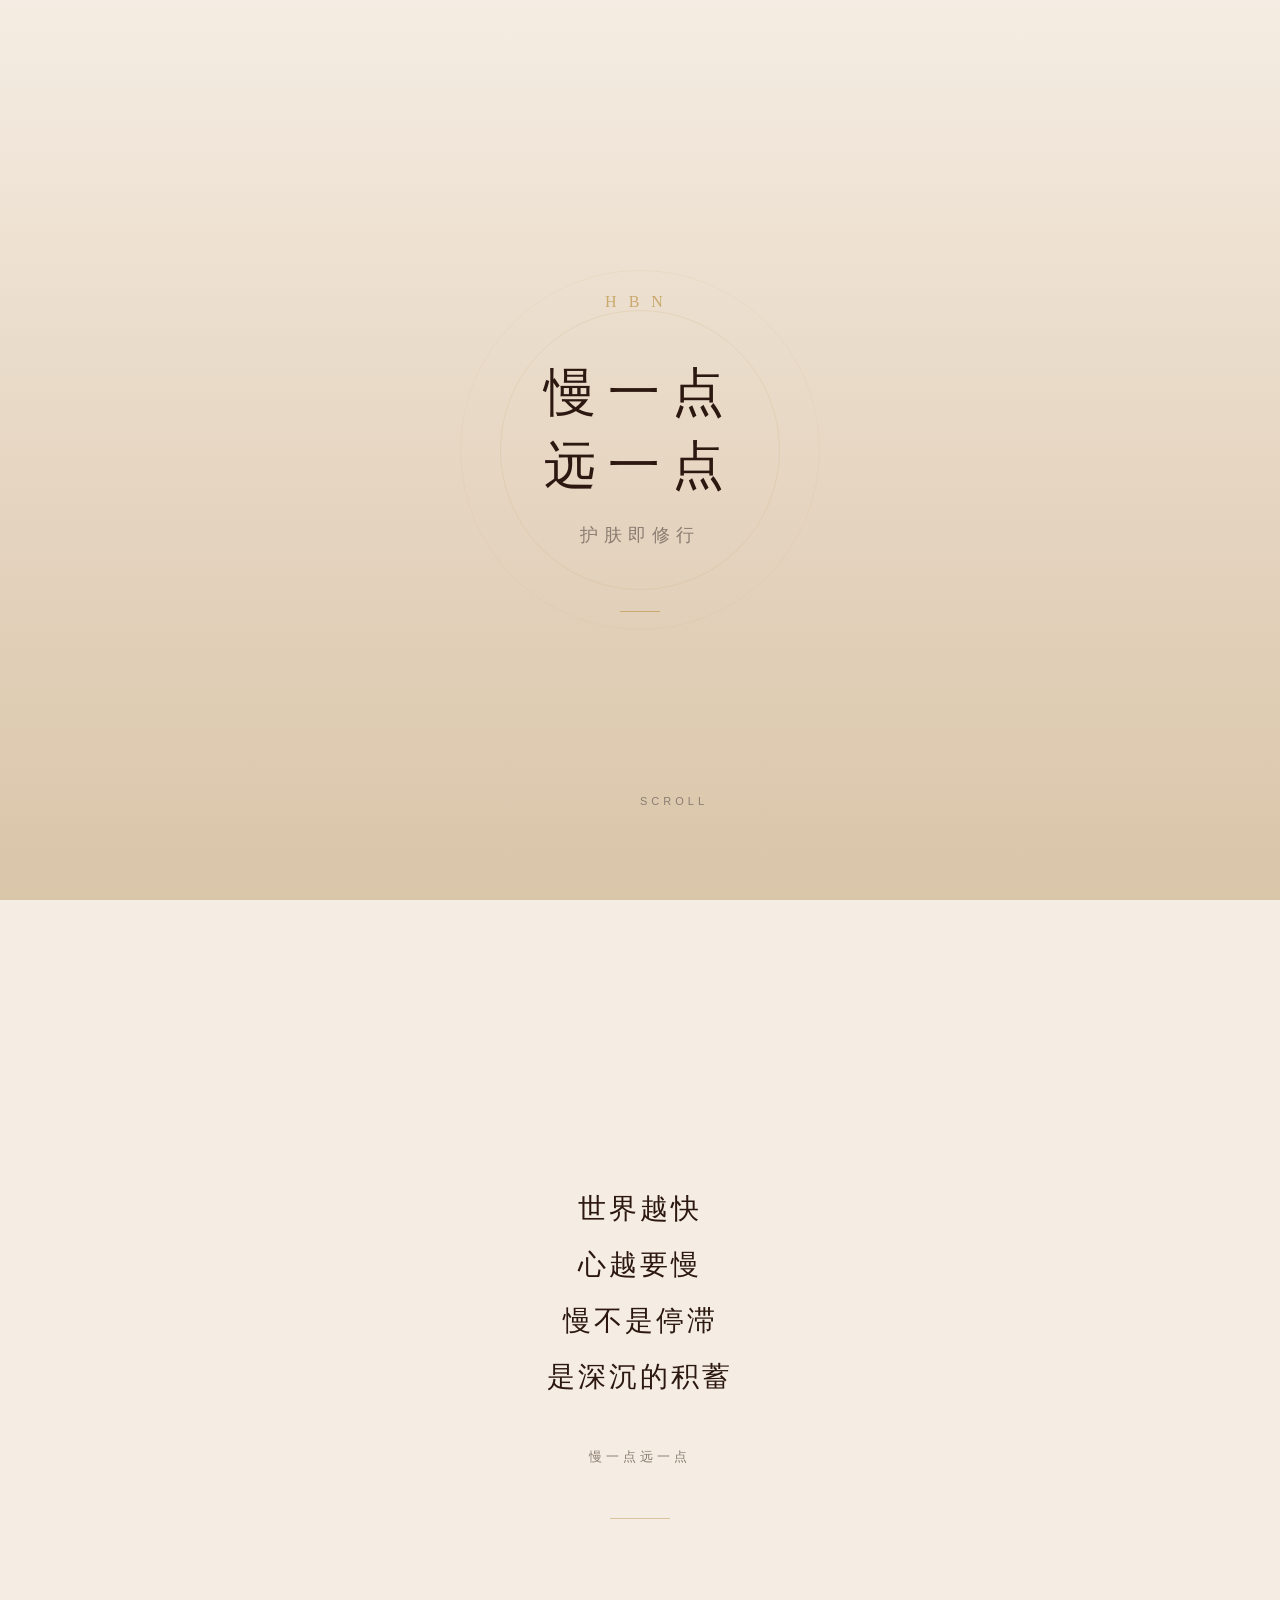
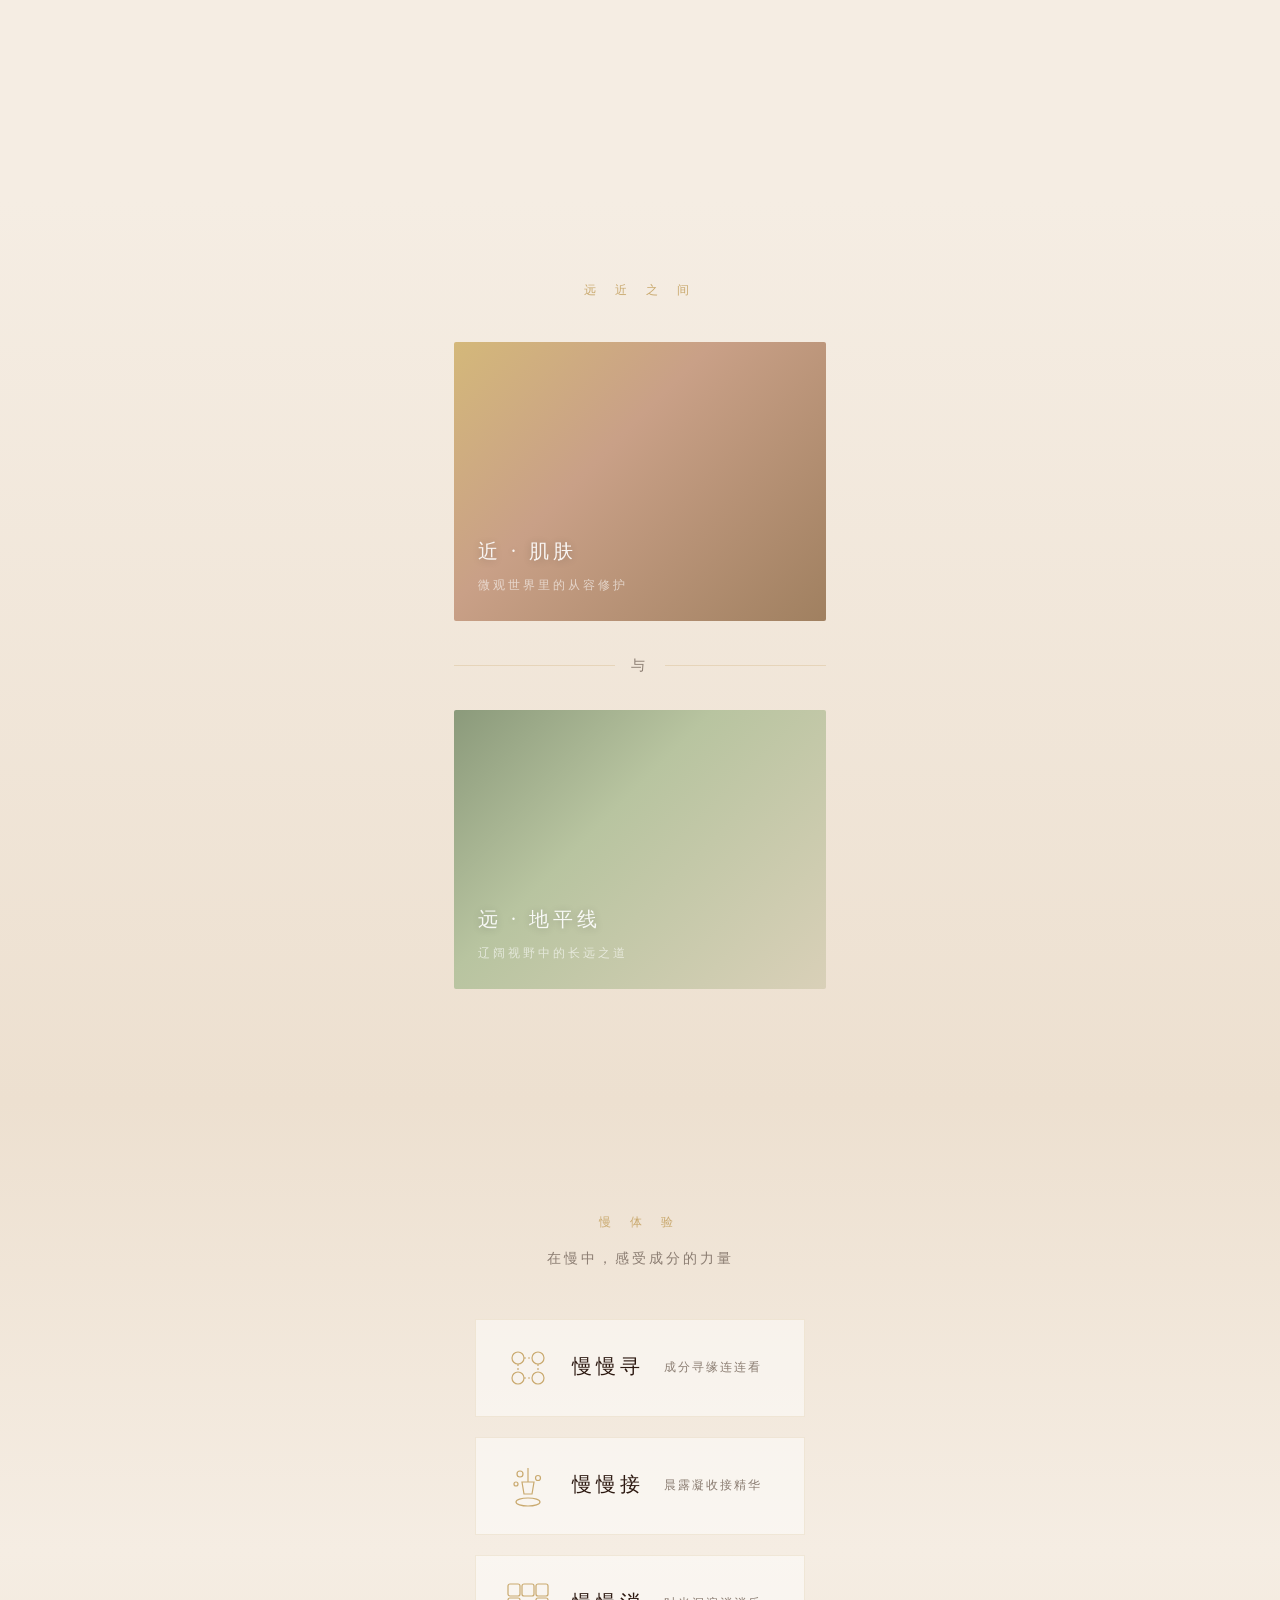
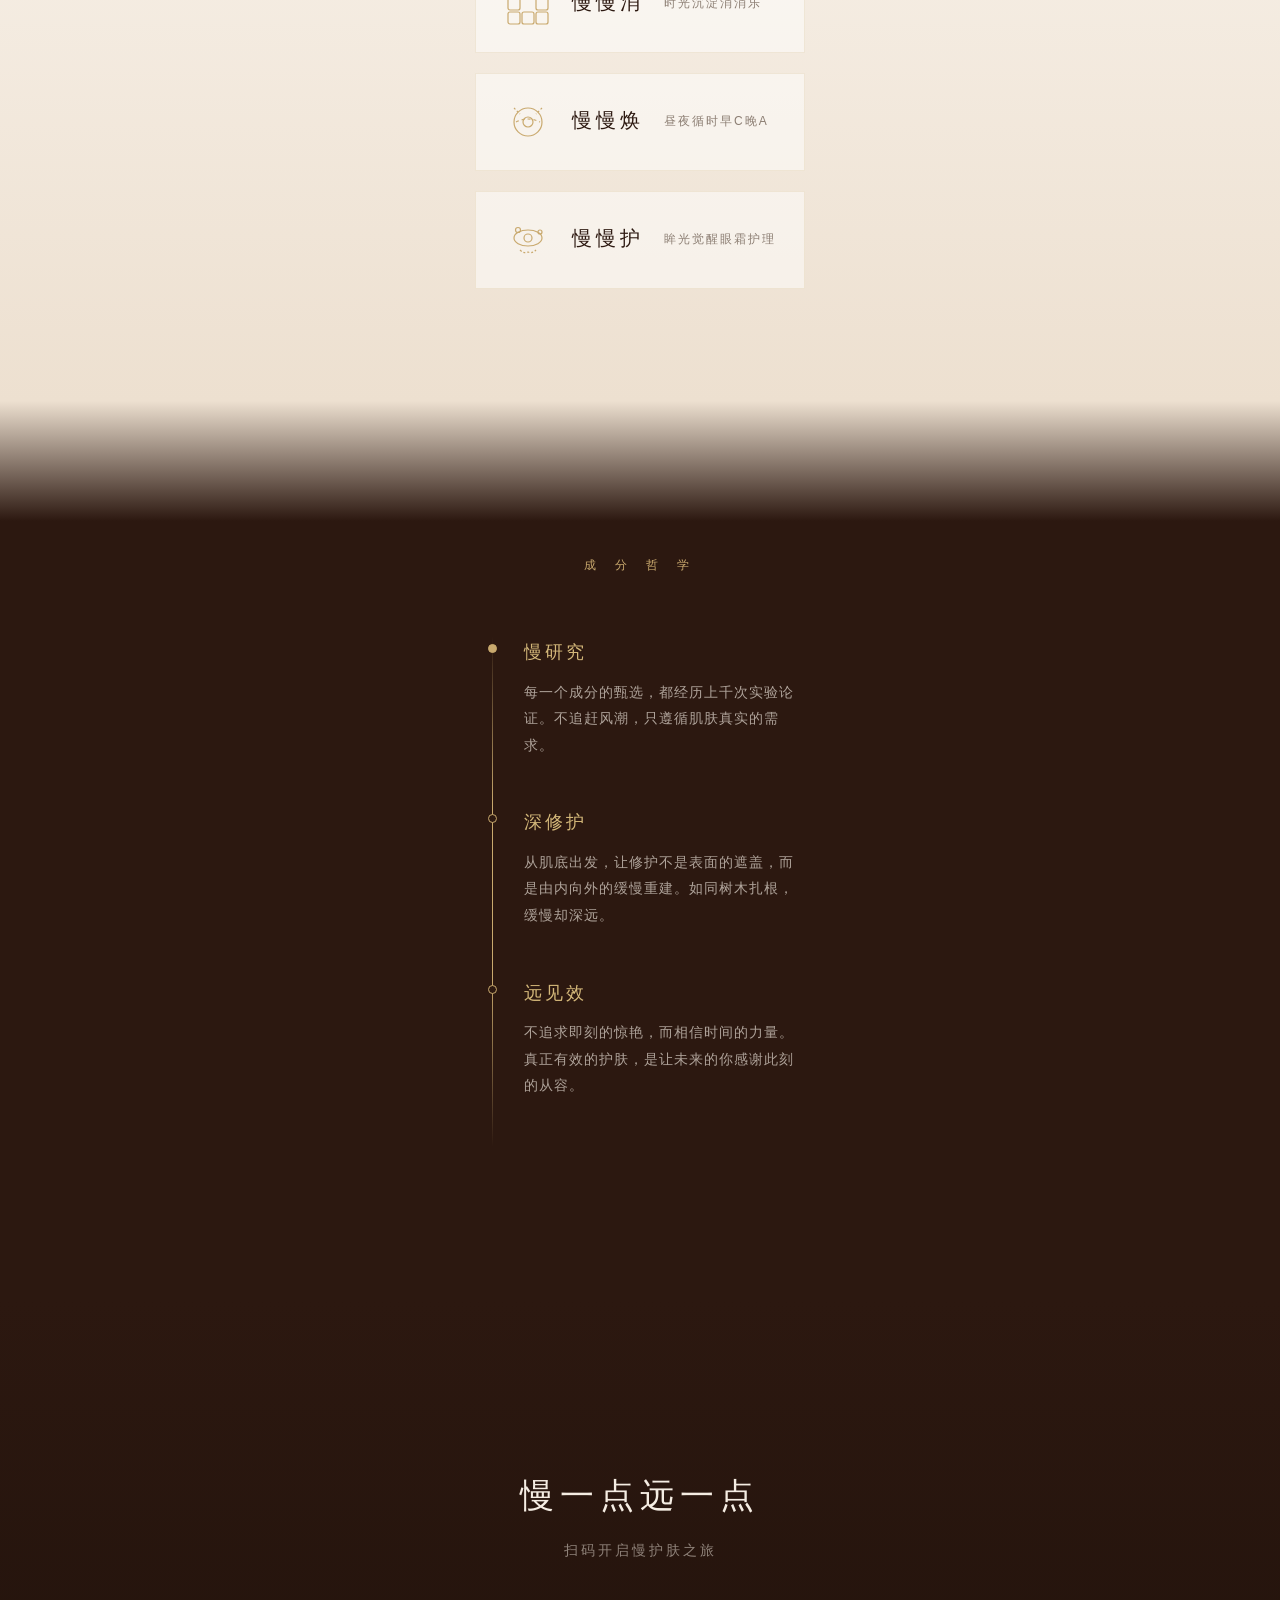
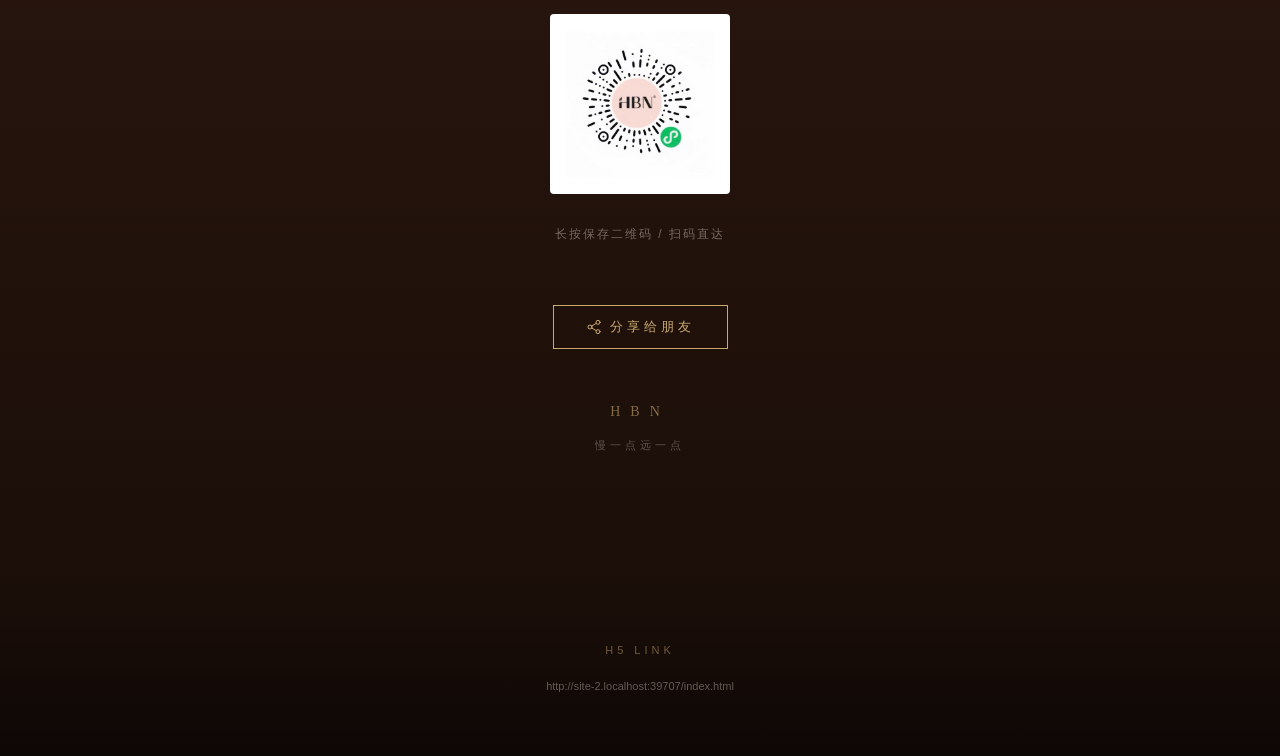
==== commit 8c5948d3: "Add files via upload" ====
--- a/index.html
+++ b/index.html
@@ -13,7 +13,7 @@
   <meta property="og:description" content="护肤即修行，慢下来才能走更远" />
   <meta property="og:type" content="website" />
   <title>HBN — 慢一点远一点</title>
-  <link rel="stylesheet" href="/styles/main.css" />
+  <link rel="stylesheet" href="./styles/main.css" />
 </head>
 <body>
 
@@ -93,35 +93,35 @@
       <p class="interactive-subtitle">在慢中，感受成分的力量</p>
     </div>
     <div class="game-cards">
-      <a href="/games/liankan.html" class="game-card reveal reveal-delay-1">
+      <a href="./games/liankan.html" class="game-card reveal reveal-delay-1">
         <div class="game-card-icon">
           <svg viewBox="0 0 48 48" fill="none" stroke="#C9A96E" stroke-width="1.2"><circle cx="14" cy="14" r="6"/><circle cx="34" cy="14" r="6"/><circle cx="14" cy="34" r="6"/><circle cx="34" cy="34" r="6"/><line x1="20" y1="14" x2="28" y2="14" stroke-dasharray="2 2"/><line x1="14" y1="20" x2="14" y2="28" stroke-dasharray="2 2"/><line x1="34" y1="20" x2="34" y2="28" stroke-dasharray="2 2"/><line x1="20" y1="34" x2="28" y2="34" stroke-dasharray="2 2"/></svg>
         </div>
         <div class="game-card-title font-serif">慢慢寻</div>
         <div class="game-card-desc">成分寻缘连连看</div>
       </a>
-      <a href="/games/jie-dongxi.html" class="game-card reveal reveal-delay-2">
+      <a href="./games/jie-dongxi.html" class="game-card reveal reveal-delay-2">
         <div class="game-card-icon">
           <svg viewBox="0 0 48 48" fill="none" stroke="#C9A96E" stroke-width="1.2"><path d="M24 6 L24 20"/><path d="M18 20 L30 20 L28 32 L20 32 Z"/><circle cx="16" cy="12" r="3" fill="none"/><circle cx="34" cy="16" r="2.5" fill="none"/><circle cx="12" cy="22" r="2" fill="none"/><ellipse cx="24" cy="40" rx="12" ry="4" fill="none"/></svg>
         </div>
         <div class="game-card-title font-serif">慢慢接</div>
         <div class="game-card-desc">晨露凝收接精华</div>
       </a>
-      <a href="/games/xiaoxiaole.html" class="game-card reveal reveal-delay-3">
+      <a href="./games/xiaoxiaole.html" class="game-card reveal reveal-delay-3">
         <div class="game-card-icon">
           <svg viewBox="0 0 48 48" fill="none" stroke="#C9A96E" stroke-width="1.2"><rect x="4" y="4" width="12" height="12" rx="2"/><rect x="18" y="4" width="12" height="12" rx="2"/><rect x="32" y="4" width="12" height="12" rx="2"/><rect x="4" y="18" width="12" height="12" rx="2"/><rect x="32" y="18" width="12" height="12" rx="2"/><rect x="4" y="32" width="12" height="12" rx="2"/><rect x="18" y="32" width="12" height="12" rx="2"/><rect x="32" y="32" width="12" height="12" rx="2"/></svg>
         </div>
         <div class="game-card-title font-serif">慢慢消</div>
         <div class="game-card-desc">时光沉淀消消乐</div>
       </a>
-      <a href="/games/zhoubai.html" class="game-card reveal reveal-delay-1">
+      <a href="./games/zhoubai.html" class="game-card reveal reveal-delay-1">
         <div class="game-card-icon">
           <svg viewBox="0 0 48 48" fill="none" stroke="#C9A96E" stroke-width="1.2"><circle cx="24" cy="24" r="14"/><path d="M12 24 Q24 18 36 24" stroke-dasharray="3 3"/><circle cx="24" cy="24" r="5"/><line x1="10" y1="10" x2="16" y2="16" stroke-dasharray="2 2"/><line x1="38" y1="10" x2="32" y2="16" stroke-dasharray="2 2"/></svg>
         </div>
         <div class="game-card-title font-serif">慢慢焕</div>
         <div class="game-card-desc">昼夜循时早C晚A</div>
       </a>
-      <a href="/games/yanhou.html" class="game-card reveal reveal-delay-2">
+      <a href="./games/yanhou.html" class="game-card reveal reveal-delay-2">
         <div class="game-card-icon">
           <svg viewBox="0 0 48 48" fill="none" stroke="#C9A96E" stroke-width="1.2"><ellipse cx="24" cy="22" rx="14" ry="8"/><circle cx="24" cy="22" r="4"/><path d="M16 34 Q20 38 24 36 Q28 38 32 34" stroke-dasharray="2 2"/><circle cx="14" cy="14" r="2.5" fill="none"/><circle cx="36" cy="16" r="2" fill="none"/></svg>
         </div>
@@ -163,7 +163,7 @@
     </div>
     <div class="reveal reveal-delay-1">
       <div class="qr-wrapper" id="qrCode">
-        <img src="/public/qrcode.png" alt="HBN二维码" style="width:100%;height:100%;object-fit:contain;" />
+        <img src="./public/qrcode.png" alt="HBN二维码" style="width:100%;height:100%;object-fit:contain;" />
       </div>
       <p class="cta-hint">长按保存二维码 / 扫码直达</p>
     </div>
